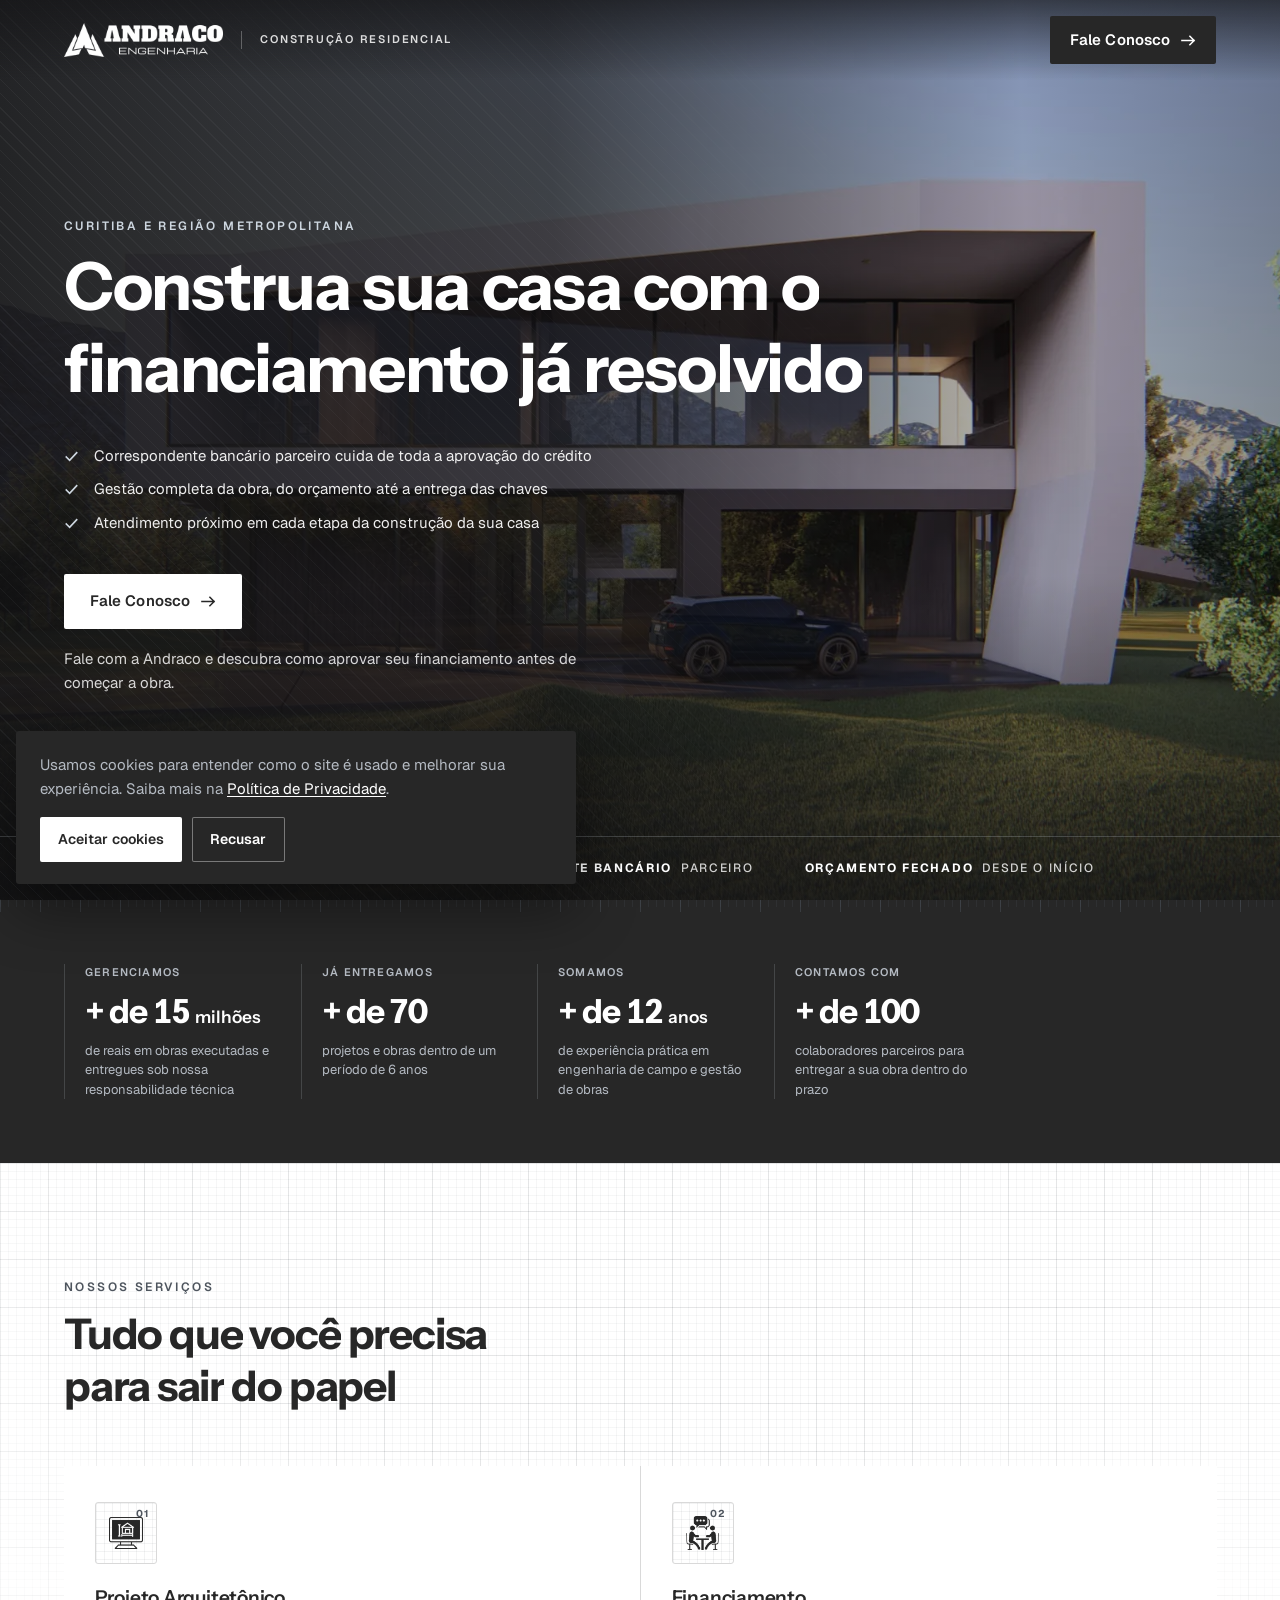
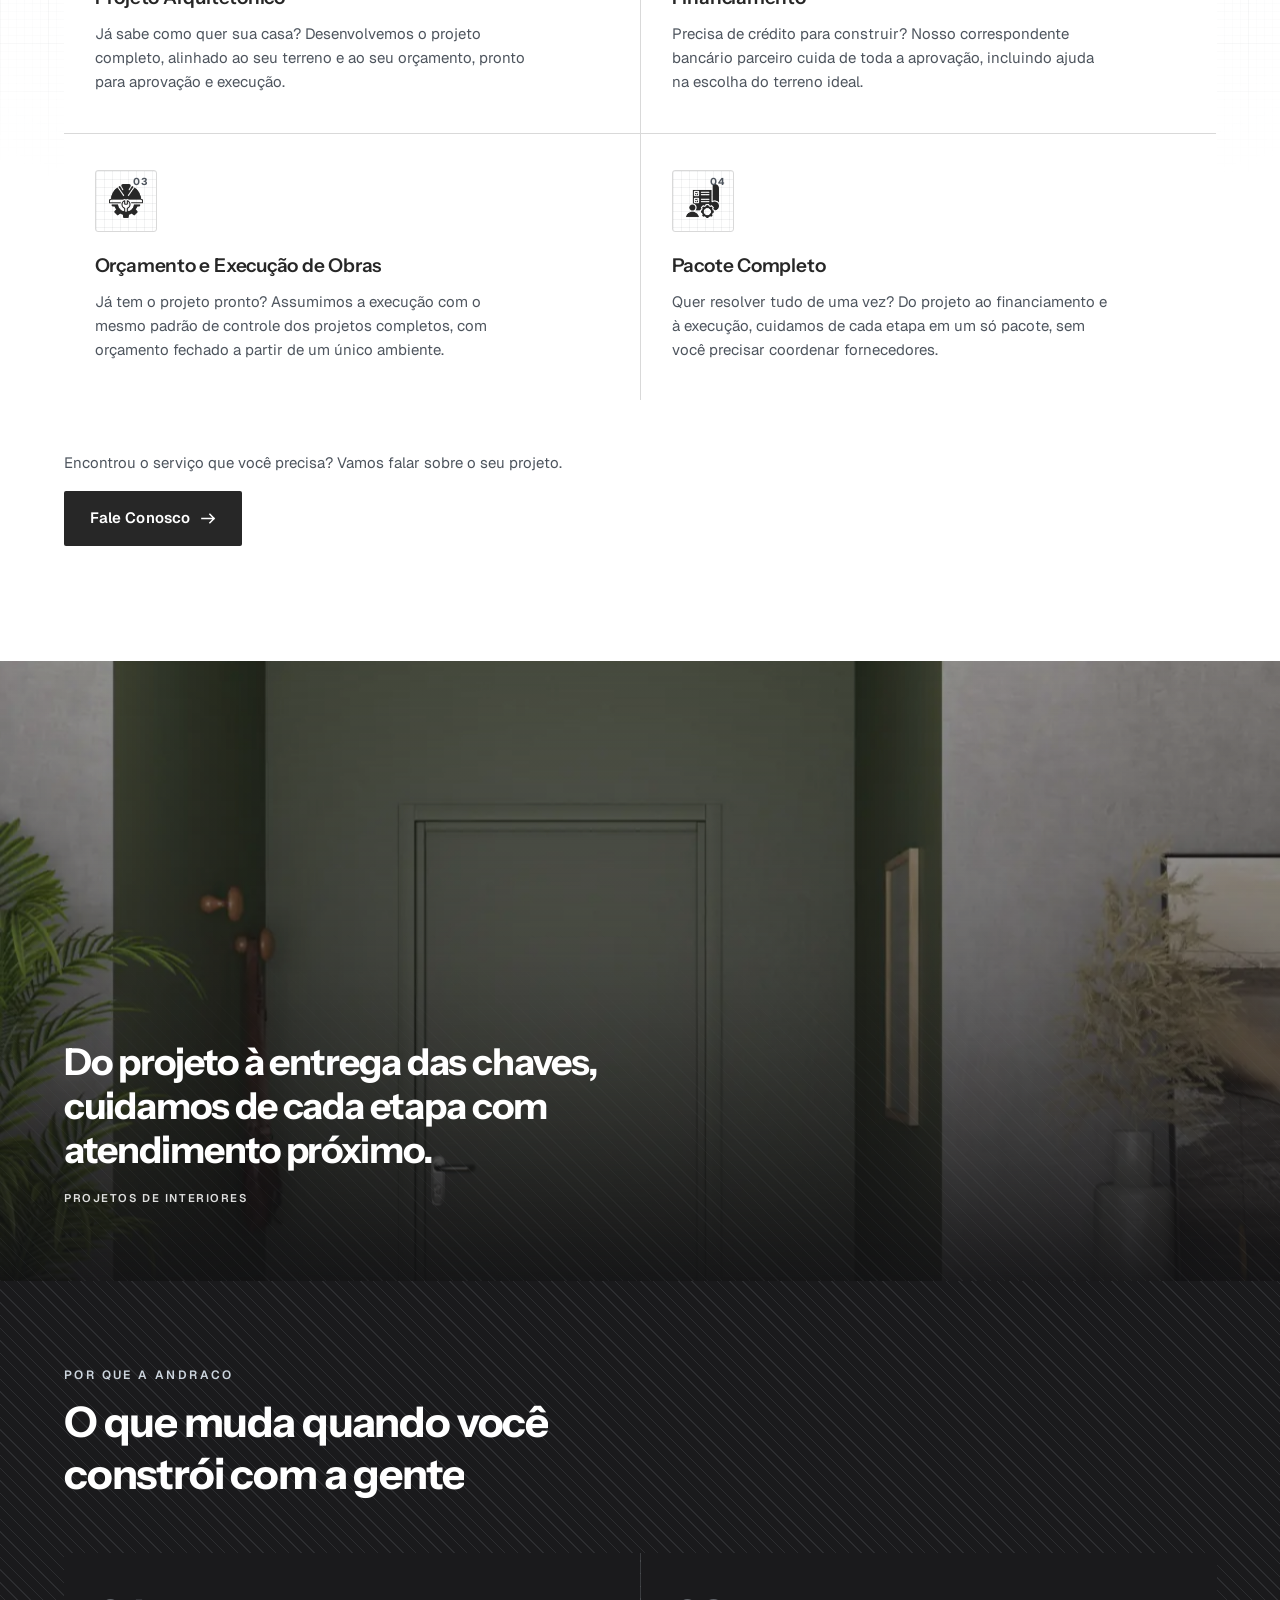
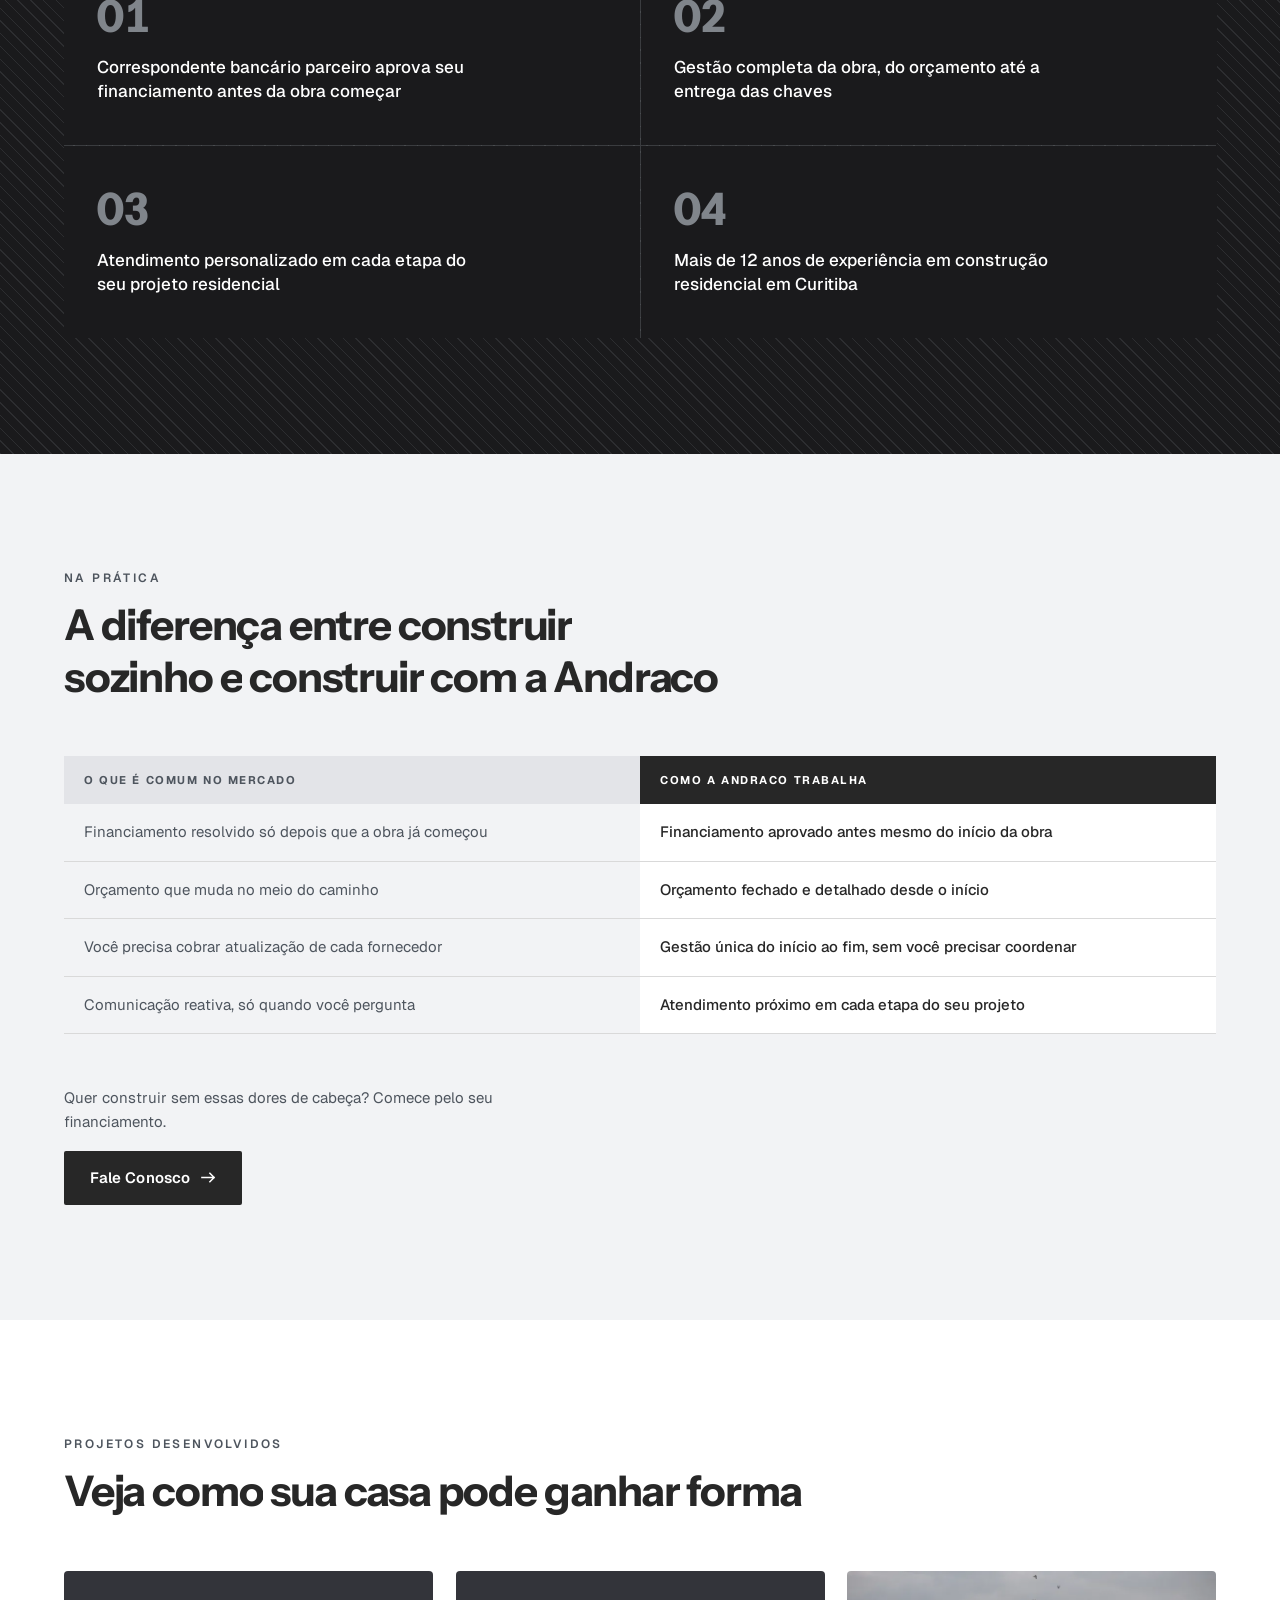
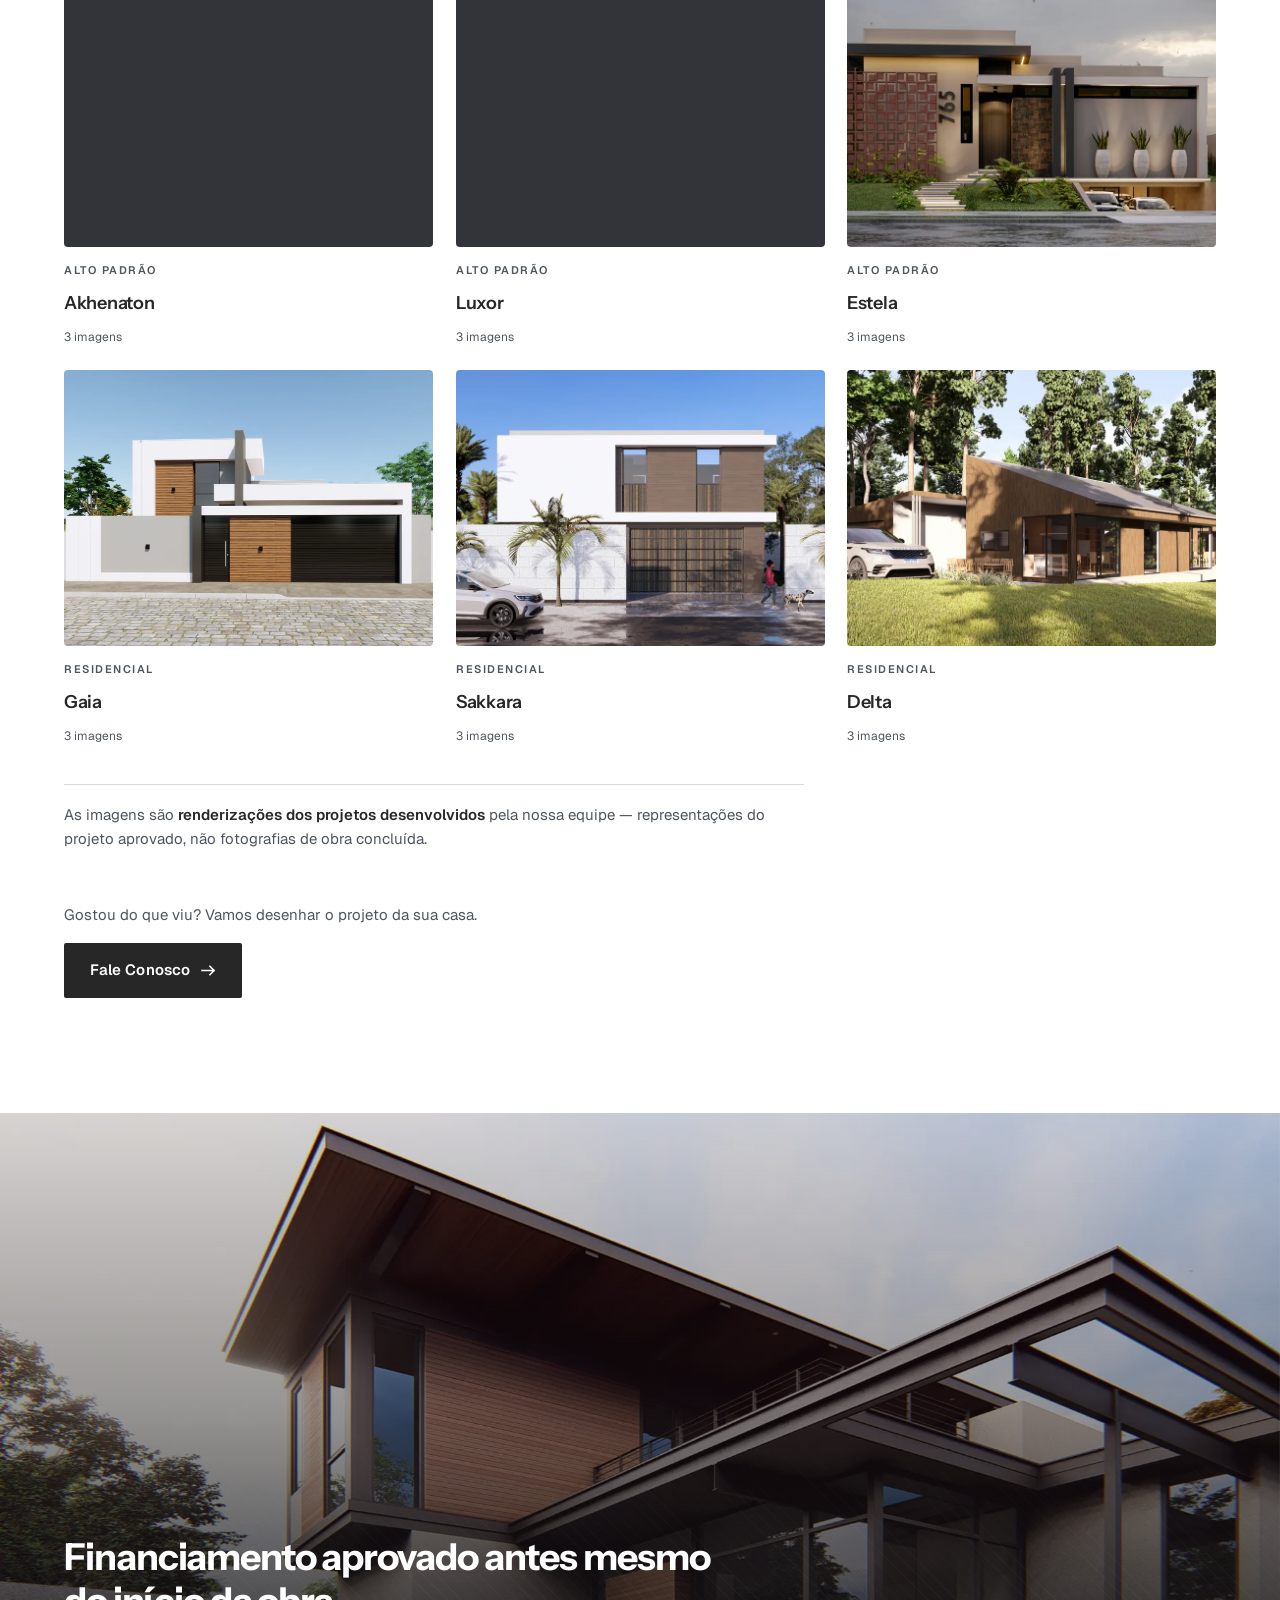
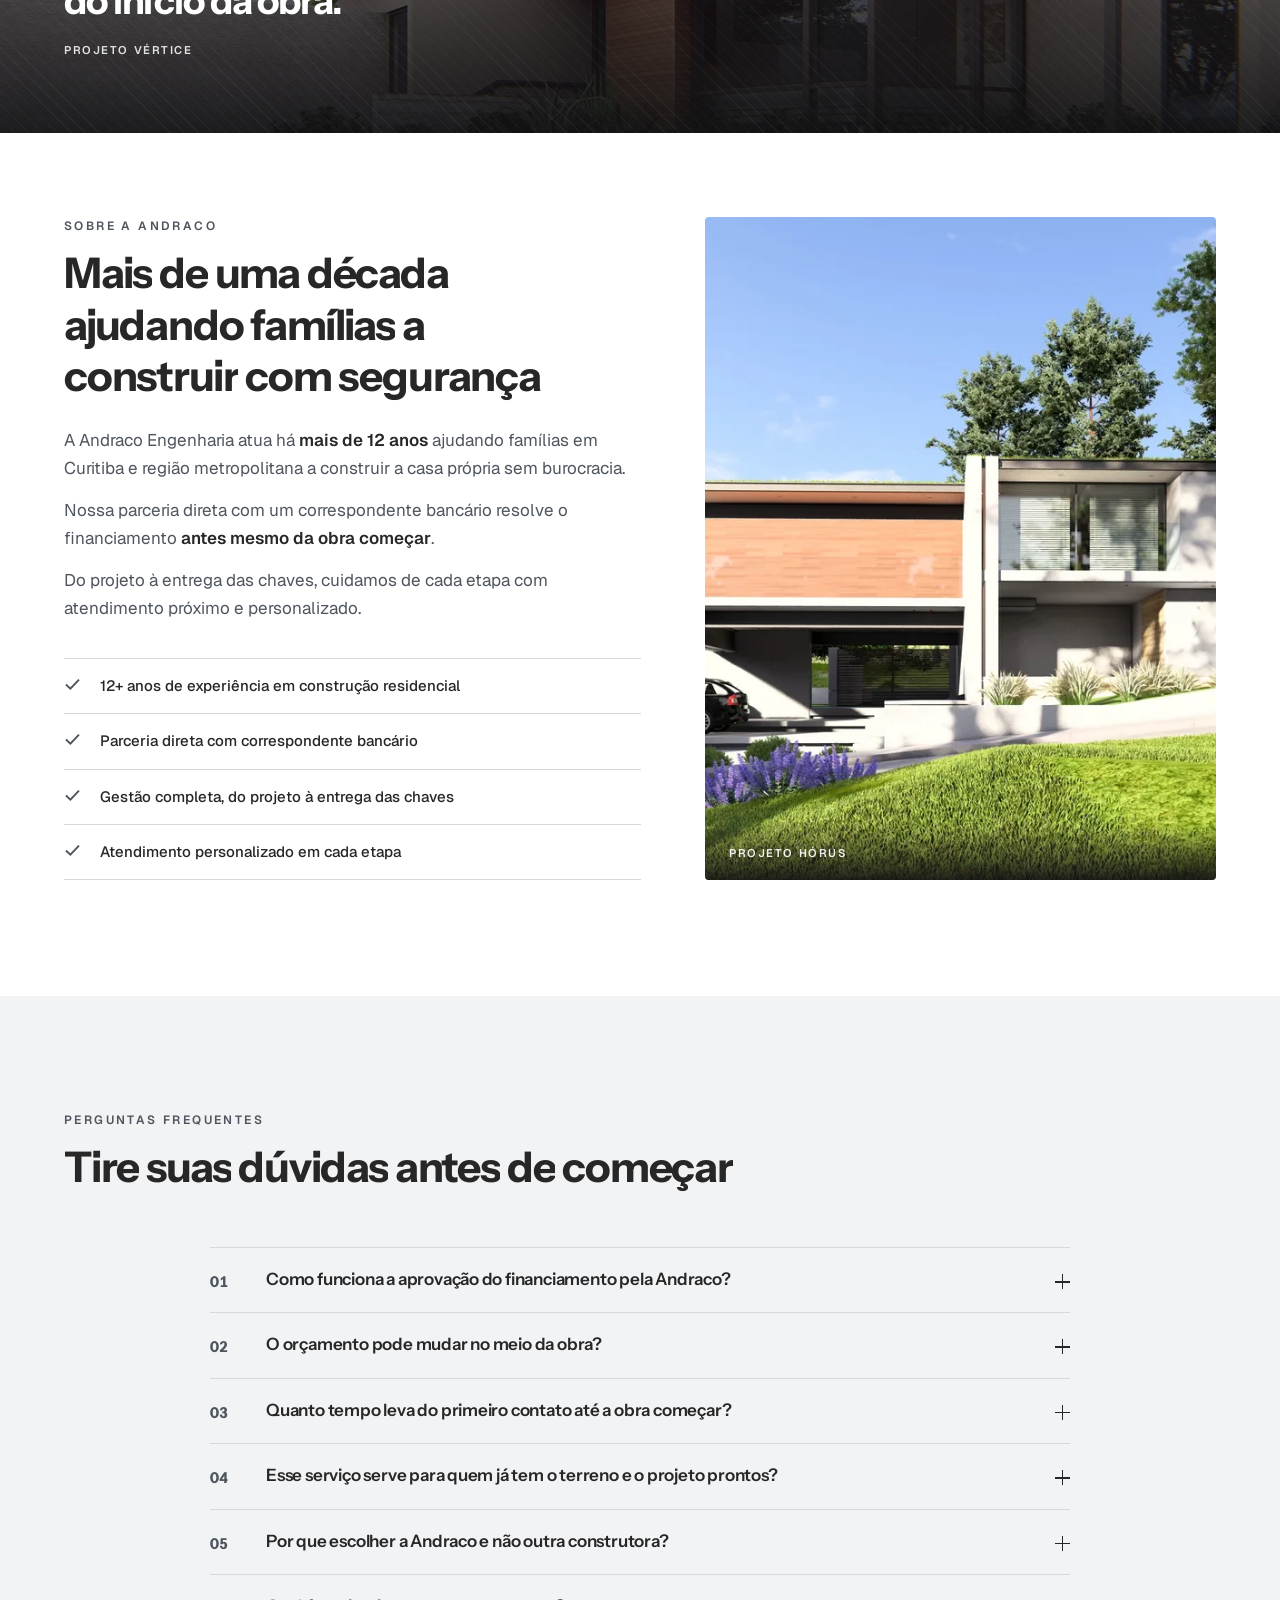
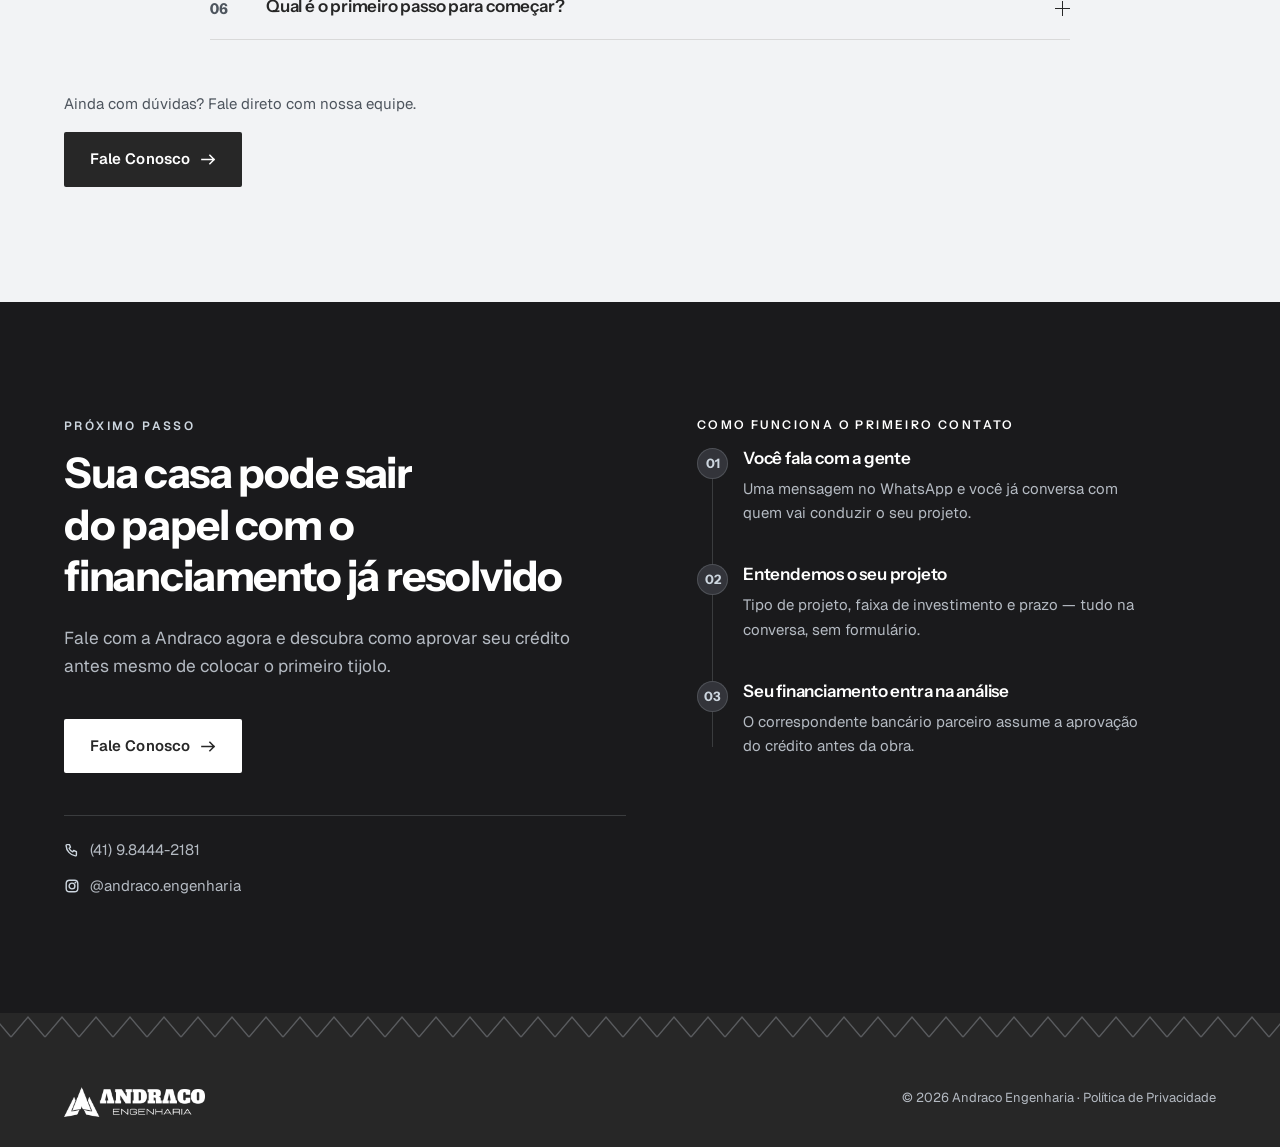
==== deploy-vercel-lp/index.html @ 08ca1fe8 "lp" ====
<!DOCTYPE html>
<html lang="pt-BR">
<head>
<meta charset="UTF-8">
<meta name="viewport" content="width=device-width, initial-scale=1">
<title>Construa sua casa com o financiamento já resolvido | Andraco Engenharia</title>
<meta name="description" content="Correspondente bancário parceiro cuida de toda a aprovação do crédito. Gestão completa da obra, do orçamento à entrega das chaves. Mais de 12 anos em construção residencial em Curitiba.">
<!-- Página de teste A/B contra a home, servida a tráfego pago.
     noindex evita competir/canibalizar a home no orgânico. Ver report. -->
<meta name="robots" content="noindex, follow">
<meta name="theme-color" content="#1A1A1C">
<link rel="icon" href="assets/logos/favicon-32.png" sizes="32x32">
<link rel="apple-touch-icon" href="assets/logos/favicon-180.png">

<meta property="og:type" content="website">
<meta property="og:title" content="Construa sua casa com o financiamento já resolvido">
<meta property="og:description" content="Correspondente bancário parceiro cuida de toda a aprovação do crédito. Gestão completa da obra, do orçamento à entrega das chaves.">
<meta property="og:image" content="https://andracoengenharia.com.br/assets/img/hero-lp.webp">
<meta property="og:locale" content="pt_BR">

<link rel="preconnect" href="https://fonts.googleapis.com">
<link rel="preconnect" href="https://fonts.gstatic.com" crossorigin>
<link href="https://fonts.googleapis.com/css2?family=Geist:wght@400;500;600&family=Instrument+Sans:wght@600;700&display=swap" rel="stylesheet">
<link rel="preload" as="image" href="assets/img/hero-lp.webp" fetchpriority="high">
<link rel="stylesheet" href="css/styles.css">

<!-- Consent Mode v2 — tudo negado até o visitante escolher no banner (LGPD).
     Precisa rodar ANTES do GTM, senão as tags disparam antes do consentimento. -->
<script>
  window.dataLayer = window.dataLayer || [];
  function gtag(){ dataLayer.push(arguments); }
  gtag('consent','default',{
    ad_storage:'denied', ad_user_data:'denied', ad_personalization:'denied',
    analytics_storage:'denied',
    functionality_storage:'granted', security_storage:'granted',
    wait_for_update: 500
  });
  try {
    if (localStorage.getItem('andraco_consent_v1') === 'granted') {
      gtag('consent','update',{
        ad_storage:'granted', ad_user_data:'granted',
        ad_personalization:'granted', analytics_storage:'granted'
      });
    }
  } catch (e) { /* modo privado: segue negado */ }
</script>
<!-- Google Tag Manager -->
<script>(function(w,d,s,l,i){w[l]=w[l]||[];w[l].push({'gtm.start':new Date().getTime(),event:'gtm.js'});
var f=d.getElementsByTagName(s)[0],j=d.createElement(s),dl=l!='dataLayer'?'&l='+l:'';j.async=true;
j.src='https://www.googletagmanager.com/gtm.js?id='+i+dl;f.parentNode.insertBefore(j,f);})
(window,document,'script','dataLayer','GTM-P6RVST79');</script>
</head>
<body>
<noscript><iframe src="https://www.googletagmanager.com/ns.html?id=GTM-P6RVST79"
  height="0" width="0" style="display:none;visibility:hidden" title="Google Tag Manager"></iframe></noscript>
<script>
  document.documentElement.setAttribute('data-motion','on');
  setTimeout(function(){ if(!window.__motionReady) document.documentElement.removeAttribute('data-motion'); },2500);
</script>

<svg width="0" height="0" aria-hidden="true" style="position:absolute" focusable="false">
  <symbol id="i-arrow" viewBox="0 0 16 16"><path d="M1 8h13M9.5 3.5 14 8l-4.5 4.5" fill="none" stroke="currentColor" stroke-width="1.6" stroke-linecap="square"/></symbol>
  <symbol id="i-check" viewBox="0 0 16 16"><path d="M2.5 8.6 6 12l7.5-8" fill="none" stroke="currentColor" stroke-width="1.8" stroke-linecap="square"/></symbol>
  <symbol id="i-zoom" viewBox="0 0 16 16"><circle cx="7" cy="7" r="4.6" fill="none" stroke="currentColor" stroke-width="1.4"/><path d="M10.6 10.6 14.4 14.4M5 7h4M7 5v4" stroke="currentColor" stroke-width="1.4" stroke-linecap="square"/></symbol>
  <symbol id="i-phone" viewBox="0 0 16 16"><path d="M3 2.6h2.4l1.1 2.7-1.4 1a7.4 7.4 0 0 0 3.6 3.6l1-1.4 2.7 1.1V13a.9.9 0 0 1-1 .9A11 11 0 0 1 2.1 3.6a.9.9 0 0 1 .9-1z" fill="none" stroke="currentColor" stroke-width="1.4" stroke-linejoin="round"/></symbol>
  <symbol id="i-insta" viewBox="0 0 16 16"><rect x="2.2" y="2.2" width="11.6" height="11.6" rx="3.4" fill="none" stroke="currentColor" stroke-width="1.4"/><circle cx="8" cy="8" r="2.9" fill="none" stroke="currentColor" stroke-width="1.4"/><circle cx="11.4" cy="4.6" r=".95" fill="currentColor"/></symbol>
  <symbol id="i-close" viewBox="0 0 16 16"><path d="m3.5 3.5 9 9m0-9-9 9" stroke="currentColor" stroke-width="1.5" stroke-linecap="square"/></symbol>
  <symbol id="i-prev" viewBox="0 0 16 16"><path d="M10 2.5 4.5 8l5.5 5.5" fill="none" stroke="currentColor" stroke-width="1.5" stroke-linecap="square"/></symbol>
  <symbol id="i-next" viewBox="0 0 16 16"><path d="M6 2.5 11.5 8 6 13.5" fill="none" stroke="currentColor" stroke-width="1.5" stroke-linecap="square"/></symbol>
</svg>

<a class="skip" href="#conteudo">Pular para o conteúdo principal</a>

<!-- ============================== HEADER (enxuto — é LP) ============================== -->
<header class="hdr hdr--lp">
  <div class="container">
    <a class="hdr-logo" href="#top" aria-label="Andraco Engenharia">
      <img src="assets/logos/logo-white.png" alt="Andraco Engenharia" width="900" height="192">
    </a>
    <span class="lp-badge">Construção residencial</span>
    <a class="btn" data-wa-btn="hero">Fale Conosco <svg width="15" height="15" aria-hidden="true"><use href="#i-arrow"/></svg></a>
  </div>
</header>

<!-- ============================== HERO ============================== -->
<section class="hero" id="top">
  <div class="hero-media">
    <img src="assets/img/hero-lp.webp" alt="Projeto Luxor: volume branco escultórico com fechamento em vidro, desenvolvido pela Andraco Engenharia" width="2000" height="1125" fetchpriority="high">
  </div>
  <div class="hero-veil" aria-hidden="true"></div>
  <div class="hero-tex" aria-hidden="true"></div>

  <div class="hero-body">
    <div class="container">
      <div class="hero-inner" data-reveal>
        <span class="eyebrow">Curitiba e região metropolitana</span>
        <h1 data-hero-h>Construa sua casa com o financiamento já resolvido</h1>
        <ul class="hero-bullets">
          <li><svg width="15" height="15" aria-hidden="true"><use href="#i-check"/></svg><span>Correspondente bancário parceiro cuida de toda a aprovação do crédito</span></li>
          <li><svg width="15" height="15" aria-hidden="true"><use href="#i-check"/></svg><span>Gestão completa da obra, do orçamento até a entrega das chaves</span></li>
          <li><svg width="15" height="15" aria-hidden="true"><use href="#i-check"/></svg><span>Atendimento próximo em cada etapa da construção da sua casa</span></li>
        </ul>
        <div class="hero-actions">
          <a class="btn" data-wa-btn="hero">Fale Conosco <svg width="15" height="15" aria-hidden="true"><use href="#i-arrow"/></svg></a>
        </div>
        <p class="cta-note" style="margin:18px 0 0;color:rgba(255,255,255,.82)">Fale com a Andraco e descubra como aprovar seu financiamento antes de começar a obra.</p>
      </div>
    </div>
  </div>

  <div class="hero-rail">
    <div class="container">
      <ul>
        <li><b>+ de 12 anos</b> em construção residencial</li>
        <li><b>Correspondente bancário</b> parceiro</li>
        <li><b>Orçamento fechado</b> desde o início</li>
      </ul>
    </div>
  </div>
</section>

<main id="conteudo">

<!-- ============================== NÚMEROS DE AUTORIDADE ============================== -->
<section class="band" aria-label="Andraco em números">
  <div class="pat-rule" aria-hidden="true"></div>
  <div class="container">
    <ul>
      <li data-reveal>
        <span class="pre">Gerenciamos</span>
        <span class="n">+ de 15 <em>milhões</em></span>
        <span class="l">de reais em obras executadas e entregues sob nossa responsabilidade técnica</span>
      </li>
      <li data-reveal>
        <span class="pre">Já entregamos</span>
        <span class="n">+ de 70</span>
        <span class="l">projetos e obras dentro de um período de 6 anos</span>
      </li>
      <li data-reveal>
        <span class="pre">Somamos</span>
        <span class="n">+ de 12 <em>anos</em></span>
        <span class="l">de experiência prática em engenharia de campo e gestão de obras</span>
      </li>
      <li data-reveal>
        <span class="pre">Contamos com</span>
        <span class="n">+ de 100</span>
        <span class="l">colaboradores parceiros para entregar a sua obra dentro do prazo</span>
      </li>
    </ul>
  </div>
</section>

<!-- ============================== ATUAÇÃO (4 · ícones oficiais) ============================== -->
<section class="sec pat-grid" id="servicos">
  <div class="container">
    <div class="sec-head" data-reveal>
      <span class="eyebrow">Nossos serviços</span>
      <h2>Tudo que você precisa para sair do papel</h2>
    </div>

    <div class="svc svc--quad">
      <article class="svc-item" data-reveal>
        <span class="svc-badge"><span class="svc-n">01</span><img src="assets/icons/arquitetonico.png" alt="" width="34" height="34" loading="lazy" aria-hidden="true"></span>
        <h3>Projeto Arquitetônico</h3>
        <p>Já sabe como quer sua casa? Desenvolvemos o projeto completo, alinhado ao seu terreno e ao seu orçamento, pronto para aprovação e execução.</p>
      </article>
      <article class="svc-item" data-reveal>
        <span class="svc-badge"><span class="svc-n">02</span><img src="assets/icons/consultoria.png" alt="" width="34" height="34" loading="lazy" aria-hidden="true"></span>
        <h3>Financiamento</h3>
        <p>Precisa de crédito para construir? Nosso correspondente bancário parceiro cuida de toda a aprovação, incluindo ajuda na escolha do terreno ideal.</p>
      </article>
      <article class="svc-item" data-reveal>
        <span class="svc-badge"><span class="svc-n">03</span><img src="assets/icons/execucao.png" alt="" width="34" height="34" loading="lazy" aria-hidden="true"></span>
        <h3>Orçamento e Execução de Obras</h3>
        <p>Já tem o projeto pronto? Assumimos a execução com o mesmo padrão de controle dos projetos completos, com orçamento fechado a partir de um único ambiente.</p>
      </article>
      <article class="svc-item" data-reveal>
        <span class="svc-badge"><span class="svc-n">04</span><img src="assets/icons/executivo.png" alt="" width="34" height="34" loading="lazy" aria-hidden="true"></span>
        <h3>Pacote Completo</h3>
        <p>Quer resolver tudo de uma vez? Do projeto ao financiamento e à execução, cuidamos de cada etapa em um só pacote, sem você precisar coordenar fornecedores.</p>
      </article>
    </div>

    <div class="cta-row" data-reveal>
      <p class="cta-note">Encontrou o serviço que você precisa? Vamos falar sobre o seu projeto.</p>
      <a class="btn" data-wa-btn="servicos">Fale Conosco <svg width="15" height="15" aria-hidden="true"><use href="#i-arrow"/></svg></a>
    </div>
  </div>
</section>

<!-- ============================== FAIXA 1 ============================== -->
<section class="strip" aria-label="Interiores de projeto desenvolvido">
  <div class="strip-media"><img src="assets/img/faixa-gourmet.webp" alt="Corredor interno com marcenaria sob medida e iluminação embutida" width="1900" height="1069" loading="lazy" decoding="async"></div>
  <div class="strip-body">
    <div class="container">
      <p class="q" data-reveal>Do projeto à entrega das chaves, cuidamos de cada etapa com atendimento próximo.</p>
      <p class="src" data-reveal="soft">Projetos de interiores</p>
    </div>
  </div>
</section>

<!-- ============================== DIFERENCIAIS ============================== -->
<section class="sec sec--after-strip bg-dark pat-hatch" id="diferenciais">
  <div class="container">
    <div class="sec-head" data-reveal>
      <span class="eyebrow">Por que a Andraco</span>
      <h2>O que muda quando você constrói com a gente</h2>
    </div>
    <ul class="bignum">
      <li data-reveal><span class="n">01</span><p>Correspondente bancário parceiro aprova seu financiamento antes da obra começar</p></li>
      <li data-reveal><span class="n">02</span><p>Gestão completa da obra, do orçamento até a entrega das chaves</p></li>
      <li data-reveal><span class="n">03</span><p>Atendimento personalizado em cada etapa do seu projeto residencial</p></li>
      <li data-reveal><span class="n">04</span><p>Mais de 12 anos de experiência em construção residencial em Curitiba</p></li>
    </ul>
  </div>
</section>

<!-- ============================== COMPARATIVO ============================== -->
<section class="sec bg-paper" id="comparativo">
  <div class="container">
    <div class="sec-head" data-reveal>
      <span class="eyebrow">Na prática</span>
      <h2>A diferença entre construir sozinho e construir com a Andraco</h2>
    </div>

    <div data-reveal>
      <table class="cmp">
        <caption>Comparação entre a prática comum do mercado e o método da Andraco</caption>
        <thead>
          <tr><th scope="col">O que é comum no mercado</th><th scope="col">Como a Andraco trabalha</th></tr>
        </thead>
        <tbody>
          <tr><td>Financiamento resolvido só depois que a obra já começou</td><td>Financiamento aprovado antes mesmo do início da obra</td></tr>
          <tr><td>Orçamento que muda no meio do caminho</td><td>Orçamento fechado e detalhado desde o início</td></tr>
          <tr><td>Você precisa cobrar atualização de cada fornecedor</td><td>Gestão única do início ao fim, sem você precisar coordenar</td></tr>
          <tr><td>Comunicação reativa, só quando você pergunta</td><td>Atendimento próximo em cada etapa do seu projeto</td></tr>
        </tbody>
      </table>

      <!-- mesma informação em cartões empilhados para telas estreitas (<=900px) -->
      <ul class="cmp-cards">
        <li>
          <div class="row"><span class="lbl">Comum no mercado</span><span class="v">Financiamento resolvido só depois que a obra já começou</span></div>
          <div class="row"><span class="lbl">Com a Andraco</span><span class="v">Financiamento aprovado antes mesmo do início da obra</span></div>
        </li>
        <li>
          <div class="row"><span class="lbl">Comum no mercado</span><span class="v">Orçamento que muda no meio do caminho</span></div>
          <div class="row"><span class="lbl">Com a Andraco</span><span class="v">Orçamento fechado e detalhado desde o início</span></div>
        </li>
        <li>
          <div class="row"><span class="lbl">Comum no mercado</span><span class="v">Você precisa cobrar atualização de cada fornecedor</span></div>
          <div class="row"><span class="lbl">Com a Andraco</span><span class="v">Gestão única do início ao fim, sem você precisar coordenar</span></div>
        </li>
        <li>
          <div class="row"><span class="lbl">Comum no mercado</span><span class="v">Comunicação reativa, só quando você pergunta</span></div>
          <div class="row"><span class="lbl">Com a Andraco</span><span class="v">Atendimento próximo em cada etapa do seu projeto</span></div>
        </li>
      </ul>
    </div>

    <div class="cta-row" data-reveal>
      <p class="cta-note">Quer construir sem essas dores de cabeça? Comece pelo seu financiamento.</p>
      <a class="btn" data-wa-btn="comparativo">Fale Conosco <svg width="15" height="15" aria-hidden="true"><use href="#i-arrow"/></svg></a>
    </div>
  </div>
</section>

<!-- ============================== PROJETOS DESENVOLVIDOS ============================== -->
<section class="sec" id="projetos">
  <div class="container">
    <div class="sec-head" data-reveal>
      <span class="eyebrow">Projetos desenvolvidos</span>
      <h2>Veja como sua casa pode ganhar forma</h2>
    </div>

    <div class="pf">
      <button class="pf-card" type="button" data-reveal="fig" data-title="Projeto Akhenaton"
        data-gallery="assets/img/portfolio/akhenaton/01.webp|assets/img/portfolio/akhenaton/02.webp|assets/img/portfolio/akhenaton/03.webp">
        <span class="pf-thumb"><img src="assets/img/portfolio/akhenaton/cover.webp" alt="Projeto Akhenaton: residência horizontal em concreto, madeira e vidro" width="1000" height="563" loading="lazy" decoding="async"><span class="pf-zoom"><svg width="16" height="16" aria-hidden="true"><use href="#i-zoom"/></svg></span></span>
        <span class="pf-meta"><span class="pf-cat">Alto padrão</span><h3>Akhenaton</h3><span class="pf-count">3 imagens</span></span>
      </button>

      <button class="pf-card" type="button" data-reveal="fig" data-title="Projeto Luxor"
        data-gallery="assets/img/portfolio/luxor/01.webp|assets/img/portfolio/luxor/02.webp|assets/img/portfolio/luxor/03.webp">
        <span class="pf-thumb"><img src="assets/img/portfolio/luxor/cover.webp" alt="Projeto Luxor: volume branco escultórico suspenso com fechamento em vidro" width="1000" height="563" loading="lazy" decoding="async"><span class="pf-zoom"><svg width="16" height="16" aria-hidden="true"><use href="#i-zoom"/></svg></span></span>
        <span class="pf-meta"><span class="pf-cat">Alto padrão</span><h3>Luxor</h3><span class="pf-count">3 imagens</span></span>
      </button>

      <button class="pf-card" type="button" data-reveal="fig" data-title="Projeto Estela"
        data-gallery="assets/img/portfolio/estela/01.webp|assets/img/portfolio/estela/02.webp|assets/img/portfolio/estela/03.webp">
        <span class="pf-thumb"><img src="assets/img/portfolio/estela/cover.webp" alt="Projeto Estela: fachada com painel de cobogó em terracota e revestimento em pedra" width="1000" height="563" loading="lazy" decoding="async"><span class="pf-zoom"><svg width="16" height="16" aria-hidden="true"><use href="#i-zoom"/></svg></span></span>
        <span class="pf-meta"><span class="pf-cat">Alto padrão</span><h3>Estela</h3><span class="pf-count">3 imagens</span></span>
      </button>

      <button class="pf-card" type="button" data-reveal="fig" data-title="Projeto Gaia"
        data-gallery="assets/img/portfolio/gaia/01.webp|assets/img/portfolio/gaia/02.webp|assets/img/portfolio/gaia/03.webp">
        <span class="pf-thumb"><img src="assets/img/portfolio/gaia/cover.webp" alt="Projeto Gaia: volumes brancos com painel vertical em madeira e garagem coberta" width="1000" height="563" loading="lazy" decoding="async"><span class="pf-zoom"><svg width="16" height="16" aria-hidden="true"><use href="#i-zoom"/></svg></span></span>
        <span class="pf-meta"><span class="pf-cat">Residencial</span><h3>Gaia</h3><span class="pf-count">3 imagens</span></span>
      </button>

      <button class="pf-card" type="button" data-reveal="fig" data-title="Projeto Sakkara"
        data-gallery="assets/img/portfolio/sakkara/01.webp|assets/img/portfolio/sakkara/02.webp|assets/img/portfolio/sakkara/03.webp">
        <span class="pf-thumb"><img src="assets/img/portfolio/sakkara/cover.webp" alt="Projeto Sakkara: sobrado de fachada branca com painel em madeira e portão metálico" width="1000" height="563" loading="lazy" decoding="async"><span class="pf-zoom"><svg width="16" height="16" aria-hidden="true"><use href="#i-zoom"/></svg></span></span>
        <span class="pf-meta"><span class="pf-cat">Residencial</span><h3>Sakkara</h3><span class="pf-count">3 imagens</span></span>
      </button>

      <button class="pf-card" type="button" data-reveal="fig" data-title="Projeto Delta"
        data-gallery="assets/img/portfolio/delta/01.webp|assets/img/portfolio/delta/02.webp|assets/img/portfolio/delta/03.webp">
        <span class="pf-thumb"><img src="assets/img/portfolio/delta/cover.webp" alt="Projeto Delta: casa térrea com cobertura inclinada em terreno arborizado" width="1000" height="563" loading="lazy" decoding="async"><span class="pf-zoom"><svg width="16" height="16" aria-hidden="true"><use href="#i-zoom"/></svg></span></span>
        <span class="pf-meta"><span class="pf-cat">Residencial</span><h3>Delta</h3><span class="pf-count">3 imagens</span></span>
      </button>
    </div>

    <p class="pf-note" data-reveal="soft">As imagens são <strong>renderizações dos projetos desenvolvidos</strong> pela nossa equipe — representações do projeto aprovado, não fotografias de obra concluída.</p>

    <div class="cta-row" data-reveal>
      <p class="cta-note">Gostou do que viu? Vamos desenhar o projeto da sua casa.</p>
      <a class="btn" data-wa-btn="projetos">Fale Conosco <svg width="15" height="15" aria-hidden="true"><use href="#i-arrow"/></svg></a>
    </div>
  </div>
</section>

<!-- ============================== FAIXA 2 ============================== -->
<section class="strip" aria-label="Projeto Vértice">
  <div class="strip-media"><img src="assets/img/faixa-projeto.webp" alt="Projeto Vértice: residência em madeira e alvenaria implantada em terreno inclinado" width="1900" height="1069" loading="lazy" decoding="async"></div>
  <div class="strip-body">
    <div class="container">
      <p class="q" data-reveal>Financiamento aprovado antes mesmo do início da obra.</p>
      <p class="src" data-reveal="soft">Projeto Vértice</p>
    </div>
  </div>
</section>

<!-- ============================== SOBRE ============================== -->
<section class="sec sec--after-strip" id="sobre">
  <div class="container">
    <div class="split split--flip">
      <figure class="split-fig" data-reveal="fig">
        <img src="assets/img/split-financiamento.webp" alt="Projeto Hórus: residência de dois pavimentos com estrutura aparente e jardim frontal" width="1300" height="731" loading="lazy" decoding="async">
        <figcaption>Projeto Hórus</figcaption>
      </figure>
      <div class="split-body" data-rv="right" data-reveal>
        <span class="eyebrow">Sobre a Andraco</span>
        <h2>Mais de uma década ajudando famílias a construir com segurança</h2>
        <div class="prose">
          <p>A Andraco Engenharia atua há <strong>mais de 12 anos</strong> ajudando famílias em Curitiba e região metropolitana a construir a casa própria sem burocracia.</p>
          <p>Nossa parceria direta com um correspondente bancário resolve o financiamento <strong>antes mesmo da obra começar</strong>.</p>
          <p>Do projeto à entrega das chaves, cuidamos de cada etapa com atendimento próximo e personalizado.</p>
        </div>
        <ul class="checklist">
          <li><svg width="17" height="17" aria-hidden="true"><use href="#i-check"/></svg><span>12+ anos de experiência em construção residencial</span></li>
          <li><svg width="17" height="17" aria-hidden="true"><use href="#i-check"/></svg><span>Parceria direta com correspondente bancário</span></li>
          <li><svg width="17" height="17" aria-hidden="true"><use href="#i-check"/></svg><span>Gestão completa, do projeto à entrega das chaves</span></li>
          <li><svg width="17" height="17" aria-hidden="true"><use href="#i-check"/></svg><span>Atendimento personalizado em cada etapa</span></li>
        </ul>
      </div>
    </div>
  </div>
</section>

<!-- ============================== FAQ ============================== -->
<section class="sec bg-paper" id="faq">
  <div class="container">
    <div class="sec-head" data-reveal>
      <span class="eyebrow">Perguntas frequentes</span>
      <h2>Tire suas dúvidas antes de começar</h2>
    </div>
    <div class="faq" data-reveal>
      <details>
        <summary><span class="q-n">01</span><span class="q-t">Como funciona a aprovação do financiamento pela Andraco?</span><span class="q-i" aria-hidden="true"></span></summary>
        <p class="faq-a">Nosso correspondente bancário parceiro analisa seu perfil e cuida de toda a burocracia do crédito, incluindo apoio na escolha do terreno. Você só assina depois que tudo já está resolvido.</p>
      </details>
      <details>
        <summary><span class="q-n">02</span><span class="q-t">O orçamento pode mudar no meio da obra?</span><span class="q-i" aria-hidden="true"></span></summary>
        <p class="faq-a">Trabalhamos com orçamento fechado e detalhado desde o início. No primeiro contato, levantamos todas as informações para apresentar um valor claro antes de você decidir.</p>
      </details>
      <details>
        <summary><span class="q-n">03</span><span class="q-t">Quanto tempo leva do primeiro contato até a obra começar?</span><span class="q-i" aria-hidden="true"></span></summary>
        <p class="faq-a">Depende do seu projeto e da etapa em que você está hoje. Assim que falamos com você, já organizamos um cronograma com prazos definidos para cada etapa.</p>
      </details>
      <details>
        <summary><span class="q-n">04</span><span class="q-t">Esse serviço serve para quem já tem o terreno e o projeto prontos?</span><span class="q-i" aria-hidden="true"></span></summary>
        <p class="faq-a">Sim. Se você já tem projeto e terreno, assumimos a execução com o mesmo padrão de controle dos pacotes completos. Se ainda não tem nada disso, também cuidamos de tudo desde o início.</p>
      </details>
      <details>
        <summary><span class="q-n">05</span><span class="q-t">Por que escolher a Andraco e não outra construtora?</span><span class="q-i" aria-hidden="true"></span></summary>
        <p class="faq-a">Poucas construtoras têm parceria direta com correspondente bancário para resolver seu financiamento antes da obra. Somamos isso a mais de 12 anos de gestão completa e atendimento próximo.</p>
      </details>
      <details>
        <summary><span class="q-n">06</span><span class="q-t">Qual é o primeiro passo para começar?</span><span class="q-i" aria-hidden="true"></span></summary>
        <p class="faq-a">É só falar com a gente pelo botão desta página. Em pouco tempo, alguém da nossa equipe entra em contato para entender seu projeto e já apresentar os próximos passos.</p>
      </details>
    </div>
    <div class="cta-row" data-reveal>
      <p class="cta-note">Ainda com dúvidas? Fale direto com nossa equipe.</p>
      <a class="btn" data-wa-btn="faq">Fale Conosco <svg width="15" height="15" aria-hidden="true"><use href="#i-arrow"/></svg></a>
    </div>
  </div>
</section>

<!-- ============================== CTA FINAL ============================== -->
<section class="sec bg-dark" id="contato">
  <div class="container">
    <div class="close">
      <div class="close-lead" data-reveal>
        <span class="eyebrow">Próximo passo</span>
        <h2>Sua casa pode sair do papel com o financiamento já resolvido</h2>
        <p class="lede">Fale com a Andraco agora e descubra como aprovar seu crédito antes mesmo de colocar o primeiro tijolo.</p>
        <a class="btn" data-wa-btn="contato">Fale Conosco <svg width="15" height="15" aria-hidden="true"><use href="#i-arrow"/></svg></a>
        <div class="contacts">
          <a href="tel:+5541984442181"><svg width="16" height="16" aria-hidden="true"><use href="#i-phone"/></svg>(41) 9.8444-2181</a>
          <a href="https://www.instagram.com/andraco.engenharia/" target="_blank" rel="noopener"><svg width="16" height="16" aria-hidden="true"><use href="#i-insta"/></svg>@andraco.engenharia</a>
        </div>
      </div>

      <div data-reveal="soft">
        <h3 class="close-aside__lbl">Como funciona o primeiro contato</h3>
        <ol class="flow">
          <li>
            <span class="dot">01</span>
            <h3>Você fala com a gente</h3>
            <p>Uma mensagem no WhatsApp e você já conversa com quem vai conduzir o seu projeto.</p>
          </li>
          <li>
            <span class="dot">02</span>
            <h3>Entendemos o seu projeto</h3>
            <p>Tipo de projeto, faixa de investimento e prazo — tudo na conversa, sem formulário.</p>
          </li>
          <li>
            <span class="dot">03</span>
            <h3>Seu financiamento entra na análise</h3>
            <p>O correspondente bancário parceiro assume a aprovação do crédito antes da obra.</p>
          </li>
        </ol>
      </div>
    </div>
  </div>
</section>

</main>

<!-- ============================== FOOTER (curto — é LP) ============================== -->
<footer class="ftr">
  <div class="pat-apex on-dark" aria-hidden="true"></div>
  <div class="container">
    <div class="ftr-bot" style="margin-top:0;padding-top:0;border:0">
      <span><img src="assets/logos/logo-white.png" alt="Andraco Engenharia" width="900" height="192" style="height:30px;width:auto" loading="lazy"></span>
      <span>© <span data-year>2026</span> Andraco Engenharia · <a href="privacidade.html">Política de Privacidade</a></span>
    </div>
  </div>
</footer>

<!-- ============================== LIGHTBOX ============================== -->
<div class="lb" role="dialog" aria-modal="true" aria-label="Galeria do projeto" aria-hidden="true">
  <div class="lb-bar">
    <span class="lb-title">Projeto</span>
    <span class="lb-idx">1 / 1</span>
    <button class="lb-btn lb-close" type="button" aria-label="Fechar galeria"><svg width="16" height="16" aria-hidden="true"><use href="#i-close"/></svg></button>
  </div>
  <div class="lb-stage">
    <button class="lb-btn lb-nav lb-prev" type="button" aria-label="Imagem anterior"><svg width="16" height="16" aria-hidden="true"><use href="#i-prev"/></svg></button>
    <img alt="" hidden>
    <button class="lb-btn lb-nav lb-next" type="button" aria-label="Próxima imagem"><svg width="16" height="16" aria-hidden="true"><use href="#i-next"/></svg></button>
  </div>
  <div class="lb-foot"></div>
</div>

<!-- ============================== COOKIES (LGPD) ============================== -->
<aside class="ck" role="region" aria-label="Aviso de cookies">
  <p>Usamos cookies para entender como o site é usado e melhorar sua experiência. Saiba mais na <a href="privacidade.html">Política de Privacidade</a>.</p>
  <div class="ck-row">
    <button class="btn" type="button" data-consent="granted">Aceitar cookies</button>
    <button class="btn btn--ghost" type="button" data-consent="denied">Recusar</button>
  </div>
</aside>

<!-- Merlin — popup de qualificação que encaminha o lead para o WhatsApp. -->
<script src="https://scripts.gomerlin.com.br/merlin.js"></script>
<script>
  window.ANDRACO_MERLIN_POPUP = "https://tools.gomerlin.com.br/popup/b7c9b5c8-49f5-4ab4-9217-a836686fb99b";
  if (window.Merlin && window.Merlin.Popup) {
    window.Merlin.Popup.initFromSource(window.ANDRACO_MERLIN_POPUP);
  }
</script>
<script src="js/motion.js" defer></script>
<script src="js/app.js" defer></script>

<script type="application/ld+json">
{
  "@context":"https://schema.org",
  "@type":"FAQPage",
  "mainEntity":[
    {"@type":"Question","name":"Como funciona a aprovação do financiamento pela Andraco?","acceptedAnswer":{"@type":"Answer","text":"Nosso correspondente bancário parceiro analisa seu perfil e cuida de toda a burocracia do crédito, incluindo apoio na escolha do terreno. Você só assina depois que tudo já está resolvido."}},
    {"@type":"Question","name":"O orçamento pode mudar no meio da obra?","acceptedAnswer":{"@type":"Answer","text":"Trabalhamos com orçamento fechado e detalhado desde o início. No primeiro contato, levantamos todas as informações para apresentar um valor claro antes de você decidir."}},
    {"@type":"Question","name":"Quanto tempo leva do primeiro contato até a obra começar?","acceptedAnswer":{"@type":"Answer","text":"Depende do seu projeto e da etapa em que você está hoje. Assim que falamos com você, já organizamos um cronograma com prazos definidos para cada etapa."}},
    {"@type":"Question","name":"Esse serviço serve para quem já tem o terreno e o projeto prontos?","acceptedAnswer":{"@type":"Answer","text":"Sim. Se você já tem projeto e terreno, assumimos a execução com o mesmo padrão de controle dos pacotes completos. Se ainda não tem nada disso, também cuidamos de tudo desde o início."}},
    {"@type":"Question","name":"Por que escolher a Andraco e não outra construtora?","acceptedAnswer":{"@type":"Answer","text":"Poucas construtoras têm parceria direta com correspondente bancário para resolver seu financiamento antes da obra. Somamos isso a mais de 12 anos de gestão completa e atendimento próximo."}},
    {"@type":"Question","name":"Qual é o primeiro passo para começar?","acceptedAnswer":{"@type":"Answer","text":"É só falar com a gente pelo botão desta página. Em pouco tempo, alguém da nossa equipe entra em contato para entender seu projeto e já apresentar os próximos passos."}}
  ]
}
</script>
</body>
</html>
---- deploy-vercel-lp/css/styles.css ----
/* ==========================================================================
   Andraco Engenharia — design system
   Paleta, tipografia e ícones do BRANDBOOK OFICIAL (IDENTIDADE VISUAL.pdf).
   Marca monocromática: preto, branco e cinzas. NENHUM acento cromático.
   Ver design-system/README.md
   ========================================================================== */

/* ---------- 1. Tokens ---------- */
:root{
  /* cor — as 5 cores do brandbook + preto e branco */
  --ink:#272727;          /* cor da marca (logo) */
  --ink-deep:#1A1A1C;     /* seções escuras */
  --ink-soft:#33343A;     /* superfície escura elevada */
  --slate:#4E555E;        /* texto secundário — 7.5:1 no branco */
  --grey:#80858B;         /* rótulo/numeral grande — 3.7:1, NUNCA corpo */
  --mist:#CDD6DF;         /* acento sobre escuro, hairline */
  --silver:#D9D9D9;       /* hairline em claro */
  --paper:#F2F3F5;        /* fundo claro alternado */
  --paper-2:#E3E4E8;      /* superfície clara mais funda (cor do arquivo de logo) */
  --white:#fff;

  --text:var(--ink);
  --text-muted:var(--slate);
  --on-dark:#fff;
  --on-dark-muted:#B4BAC2;   /* 8.4:1 sobre --ink-deep */
  --rule:var(--silver);
  --rule-dark:rgba(205,214,223,.18);

  /* tipografia — Instrument Sans (títulos) + Geist (corpo).
     Duas grotescas contemporâneas: a Instrument Sans tem esqueleto mais fechado
     e termina reto, boa para título grande; a Geist foi desenhada para leitura
     em tela, com altura-x alta. O contraste entre elas é de ESQUELETO e PESO,
     não de estilo — por isso a hierarquia depende de usar os 3 pesos: */
  --ff-display:"Instrument Sans","Instrument Sans Fallback",Helvetica,Arial,sans-serif;
  --ff-body:"Geist","Geist Fallback",Helvetica,Arial,sans-serif;

  /* pesos — o salto é sempre de 100+ para a diferença parecer intencional */
  --fw-bold:700;      /* h1, h2, numerais de destaque */
  --fw-semi:600;      /* h3, eyebrow, botão, ênfase, rótulo */
  --fw-reg:400;       /* corpo, lede, descrição */
  --fw-med:500;       /* só chrome de interface (nav) */

  /* escala — maior que na versão slab: a grotesca ocupa menos largura */
  --fs-display:clamp(2.3rem,5.2vw,4.3rem);
  --fs-h2:clamp(1.75rem,3.3vw,2.75rem);
  --fs-h3:1.1875rem;
  --fs-lede:clamp(1.0625rem,1.35vw,1.225rem);
  --fs-body:1.0625rem;
  --fs-small:.9375rem;
  --fs-eyebrow:.75rem;

  /* geometria — raio variável por hierarquia, nunca o mesmo em tudo */
  --r-sm:2px;
  --r-md:3px;
  --r-fig:4px;

  --container:1200px;
  --gutter:24px;
  --header-h:76px;
  --sec-y:clamp(72px,9vw,124px);

  --e:cubic-bezier(.16,.84,.28,1);
  --e2:cubic-bezier(.4,0,.2,1);
}

/* ---------- 2. Reset / base ---------- */
*,*::before,*::after{box-sizing:border-box}
html{
  -webkit-text-size-adjust:100%;
  /* clip, não hidden: `overflow-x:hidden` computa overflow-y para auto,
     o body vira scrollport e QUALQUER position:sticky para de funcionar */
  overflow-x:clip;
  /* auto: as âncoras ficam com o motor de movimento (lerp) */
  scroll-behavior:auto;
  scroll-padding-top:calc(var(--header-h) + 14px);
}
body{
  margin:0;
  font-family:var(--ff-body);
  font-size:var(--fs-body);
  line-height:1.62;
  color:var(--text);
  background:var(--white);
  -webkit-font-smoothing:antialiased;
  overflow-x:clip;
}
img,svg,video{max-width:100%;height:auto;display:block}
a{color:inherit}
button{font:inherit;color:inherit}
h1,h2{
  font-family:var(--ff-display);
  font-weight:var(--fw-bold);
  margin:0;
  line-height:1.1;
  letter-spacing:-.028em;       /* grotesca em corpo grande precisa fechar */
  text-wrap:balance;
}
h3,h4{
  font-family:var(--ff-display);
  font-weight:var(--fw-semi);   /* semibold: um degrau abaixo do título */
  margin:0;
  line-height:1.3;
  letter-spacing:-.012em;
  text-wrap:balance;
}
p{margin:0}
ul,ol{margin:0;padding:0;list-style:none}
strong,b{font-weight:var(--fw-semi);color:var(--text)}
.bg-dark strong,.hero strong{color:var(--on-dark)}

:focus-visible{outline:3px solid var(--slate);outline-offset:3px;border-radius:1px}
.bg-dark :focus-visible,.hero :focus-visible,.strip :focus-visible{outline-color:#fff}

.skip{
  position:absolute;left:12px;top:-60px;z-index:200;
  background:var(--ink);color:#fff;padding:10px 16px;border-radius:var(--r-sm);
  font-size:var(--fs-small);font-weight:600;transition:top .2s var(--e2);
}
.skip:focus{top:12px}

.sr-only{
  position:absolute;width:1px;height:1px;padding:0;margin:-1px;
  overflow:hidden;clip:rect(0 0 0 0);white-space:nowrap;border:0;
}

/* ==========================================================================
   3. PATTERNS DA MARCA
   Quatro texturas tiradas do vocabulário de desenho técnico e da geometria do
   símbolo (o ápice triangular do "A"). São o substituto do acento cromático:
   numa marca monocromática a hierarquia vem de textura, inversão e escala.
   Todas em cinzas da paleta, sempre atrás do conteúdo, sempre discretas.
   ========================================================================== */

/* 3.1 — Grade de prancheta: malha fina de 8px + linha-mestra a cada 48px. */
.pat-grid{position:relative;isolation:isolate}
.pat-grid::after{
  content:"";position:absolute;inset:0;z-index:-1;pointer-events:none;
  background-image:
    linear-gradient(to right,rgba(78,85,94,.10) 1px,transparent 1px),
    linear-gradient(to bottom,rgba(78,85,94,.10) 1px,transparent 1px),
    linear-gradient(to right,rgba(78,85,94,.05) 1px,transparent 1px),
    linear-gradient(to bottom,rgba(78,85,94,.05) 1px,transparent 1px);
  background-size:48px 48px,48px 48px,8px 8px,8px 8px;
  /* a malha desaparece nas bordas: é textura, não gaiola */
  -webkit-mask-image:radial-gradient(125% 85% at 50% 0%,#000 32%,transparent 76%);
          mask-image:radial-gradient(125% 85% at 50% 0%,#000 32%,transparent 76%);
}
.bg-dark.pat-grid::after{
  background-image:
    linear-gradient(to right,rgba(205,214,223,.10) 1px,transparent 1px),
    linear-gradient(to bottom,rgba(205,214,223,.10) 1px,transparent 1px),
    linear-gradient(to right,rgba(205,214,223,.05) 1px,transparent 1px),
    linear-gradient(to bottom,rgba(205,214,223,.05) 1px,transparent 1px);
}

/* 3.2 — Hachura de corte a 45°, como em vista seccionada de projeto. */
.pat-hatch{position:relative;isolation:isolate}
.pat-hatch::after{
  content:"";position:absolute;inset:0;z-index:-1;pointer-events:none;
  background-image:repeating-linear-gradient(45deg,
    rgba(78,85,94,.09) 0 1px,transparent 1px 9px);
}
.bg-dark.pat-hatch::after{
  background-image:repeating-linear-gradient(45deg,
    rgba(205,214,223,.10) 0 1px,transparent 1px 9px);
}

/* 3.3 — Ápice: chevron derivado do símbolo do logo, em fita repetida. */
.pat-apex{
  height:26px;
  background-repeat:repeat-x;
  background-position:center;
  background-size:auto 26px;
  background-image:url("data:image/svg+xml;charset=utf-8,%3Csvg xmlns='http://www.w3.org/2000/svg' width='34' height='26' viewBox='0 0 34 26'%3E%3Cpath d='M0 24 L17 4 L34 24' fill='none' stroke='%234E555E' stroke-opacity='.34' stroke-width='1.4'/%3E%3C/svg%3E");
}
.bg-dark .pat-apex,.pat-apex.on-dark{
  background-image:url("data:image/svg+xml;charset=utf-8,%3Csvg xmlns='http://www.w3.org/2000/svg' width='34' height='26' viewBox='0 0 34 26'%3E%3Cpath d='M0 24 L17 4 L34 24' fill='none' stroke='%23CDD6DF' stroke-opacity='.30' stroke-width='1.4'/%3E%3C/svg%3E");
}

/* 3.4 — Régua de cotas: tique curto a cada 8px, longo a cada 40px. */
.pat-rule{
  height:14px;
  background-repeat:repeat-x;
  background-image:
    repeating-linear-gradient(90deg,rgba(78,85,94,.45) 0 1px,transparent 1px 40px),
    repeating-linear-gradient(90deg,rgba(78,85,94,.20) 0 1px,transparent 1px 8px);
  background-size:100% 14px,100% 7px;
}
.bg-dark .pat-rule,.pat-rule.on-dark{
  background-image:
    repeating-linear-gradient(90deg,rgba(205,214,223,.5) 0 1px,transparent 1px 40px),
    repeating-linear-gradient(90deg,rgba(205,214,223,.22) 0 1px,transparent 1px 8px);
}

/* ---------- 4. Layout ---------- */
/* width:100% é essencial: sem ele o .container encolhe dentro de um pai flex */
.container{width:100%;max-width:var(--container);margin:0 auto;padding:0 var(--gutter)}

.sec{padding-block:var(--sec-y)}
.sec--tight{padding-block:clamp(52px,6vw,84px)}
/* a faixa full-bleed já dá respiro: a seção seguinte não precisa do padding
   cheio no topo, senão abre um vão grande demais */
.sec--after-strip{padding-top:clamp(56px,6.6vw,92px)}
.bg-paper{background:var(--paper)}
.bg-dark{background:var(--ink-deep);color:var(--on-dark)}
.bg-dark p{color:var(--on-dark-muted)}
.bg-dark h2,.bg-dark h3,.bg-dark h4{color:var(--on-dark)}

/* ---------- 5. Eyebrow — SEM ::before (pedido explícito do cliente) ----------
   Numa marca monocromática o eyebrow não pode depender de cor: o registro vem
   de caixa alta + tracking largo + peso. Nenhuma barra, pill ou ícone. */
.eyebrow{
  display:block;
  font-family:var(--ff-body);
  font-size:var(--fs-eyebrow);
  font-weight:var(--fw-semi);
  letter-spacing:.2em;
  text-transform:uppercase;
  color:var(--slate);
  margin:0 0 14px;
}
.bg-dark .eyebrow,.hero .eyebrow,.strip .eyebrow{color:var(--mist)}

/* ---------- 6. Cabeçalho de seção ---------- */
.sec-head{margin-bottom:clamp(36px,4vw,56px)}
.sec-head h2{font-size:var(--fs-h2);max-width:26ch}
.sec-head .lede{margin-top:18px;max-width:66ch;font-size:var(--fs-lede);color:var(--text-muted)}
.bg-dark .sec-head .lede{color:var(--on-dark-muted)}
.sec-split{display:grid;grid-template-columns:minmax(0,.94fr) minmax(0,1.06fr);gap:clamp(32px,5vw,72px);align-items:start}
/* cabeçalho largo: o texto à esquerda e um dado curto à direita, alinhados pela
   base. Substitui o split de 2 colunas quando o conteúdo abaixo precisa da
   largura inteira (caso da jornada de 7 etapas). */
.sec-head--wide{
  display:grid;grid-template-columns:minmax(0,1fr) auto;
  gap:clamp(24px,4vw,64px);align-items:end;
}
.sec-head--wide .aside-stat{margin-top:0;border-top:0;padding-top:0;flex:none}
@media (max-width:900px){
  .sec-head--wide{grid-template-columns:1fr;gap:22px}
  .sec-head--wide .aside-stat{border-top:1px solid var(--rule);padding-top:18px}
}
/* o item estica (senão o sticky não tem trilho) e o sticky vai no FILHO */
.sec-split__aside{align-self:stretch}
@media (min-width:1025px){
  .sec-split__sticky{position:sticky;top:calc(var(--header-h) + 48px)}
}

/* ---------- 7. Botões ---------- */
/* Sem acento cromático: o botão principal é o próprio contraste da marca —
   ink sólido com texto branco (14.9:1). Em seção escura, inverte. */
.btn{
  --btn-bg:var(--ink);--btn-fg:#fff;
  display:inline-flex;align-items:center;gap:11px;
  background:var(--btn-bg);color:var(--btn-fg);
  font-family:var(--ff-body);font-size:var(--fs-small);font-weight:var(--fw-semi);
  letter-spacing:.005em;
  padding:15px 26px;border:0;border-radius:var(--r-sm);
  text-decoration:none;cursor:pointer;white-space:nowrap;
  transition:background .25s var(--e2),transform .12s var(--e2);
}
.btn svg{flex:none;transition:transform .28s var(--e)}
.btn:hover{--btn-bg:#3D3F45}
.btn:hover svg{transform:translateX(4px)}
.btn:active{transform:scale(.978)}
.bg-dark .btn,.hero .btn,.strip .btn,.ck .btn{--btn-bg:#fff;--btn-fg:var(--ink)}
.bg-dark .btn:hover,.hero .btn:hover,.strip .btn:hover,.ck .btn:hover{--btn-bg:var(--mist)}

.btn--ghost{--btn-bg:transparent;--btn-fg:var(--ink);box-shadow:inset 0 0 0 1px var(--grey)}
.btn--ghost:hover{--btn-bg:var(--paper);box-shadow:inset 0 0 0 1px var(--ink)}
.bg-dark .btn--ghost,.hero .btn--ghost,.strip .btn--ghost,
.ck .btn--ghost,.drawer .btn--ghost{--btn-bg:transparent;--btn-fg:#fff;box-shadow:inset 0 0 0 1px rgba(255,255,255,.38)}
.bg-dark .btn--ghost:hover,.hero .btn--ghost:hover,.strip .btn--ghost:hover,
.ck .btn--ghost:hover,.drawer .btn--ghost:hover{--btn-bg:rgba(255,255,255,.12);box-shadow:inset 0 0 0 1px rgba(255,255,255,.7)}

.cta-note{font-size:var(--fs-small);color:var(--text-muted);margin-bottom:16px;max-width:52ch}
.bg-dark .cta-note{color:var(--on-dark-muted)}
.cta-row{margin-top:clamp(36px,4vw,52px)}

/* ---------- 8. Header ---------- */
.hdr{
  position:fixed;inset:0 0 auto;z-index:100;
  padding-block:16px;
  /* véu: no topo o header é transparente sobre a foto — sem isso a legibilidade
     da nav depende de qual imagem está no hero */
  background:linear-gradient(to bottom,rgba(20,20,22,.68),rgba(20,20,22,.18) 74%,transparent);
  transition:background .4s var(--e2),padding .4s var(--e2),box-shadow .4s var(--e2),transform .45s var(--e2);
}
.hdr .container{display:flex;align-items:center;gap:24px}
.hdr[data-solid="true"]{
  background:rgba(26,26,28,.95);
  -webkit-backdrop-filter:blur(14px);backdrop-filter:blur(14px);
  padding-block:10px;
  box-shadow:0 1px 0 rgba(205,214,223,.16);
}
.hdr[data-hidden="true"]{transform:translateY(-100%)}
.hdr-logo{display:block;margin-right:auto;line-height:0}
.hdr-logo img{height:34px;width:auto;transition:height .4s var(--e2)}
.hdr[data-solid="true"] .hdr-logo img{height:29px}

.nav{display:flex;align-items:center;gap:clamp(18px,2vw,30px)}
.nav a{
  font-size:var(--fs-small);font-weight:var(--fw-med);color:rgba(255,255,255,.88);
  text-decoration:none;padding:6px 0;position:relative;
}
.nav a::after{
  content:"";position:absolute;left:0;right:0;bottom:0;height:1px;
  background:#fff;transform:scaleX(0);transform-origin:left;
  transition:transform .32s var(--e);
}
.nav a:hover,.nav a[aria-current="true"]{color:#fff}
.nav a:hover::after,.nav a[aria-current="true"]::after{transform:scaleX(1)}
.hdr .btn{padding:12px 20px}

.burger{
  display:none;width:44px;height:44px;background:none;border:0;cursor:pointer;
  align-items:center;justify-content:center;
}
.burger span{display:block;width:22px;height:1.5px;background:#fff;position:relative;transition:background .2s}
.burger span::before,.burger span::after{
  content:"";position:absolute;left:0;width:22px;height:1.5px;background:#fff;
  transition:transform .34s var(--e),top .34s var(--e);
}
.burger span::before{top:-7px}
.burger span::after{top:7px}
.burger[aria-expanded="true"] span{background:transparent}
.burger[aria-expanded="true"] span::before{top:0;transform:rotate(45deg)}
.burger[aria-expanded="true"] span::after{top:0;transform:rotate(-45deg)}

.drawer{
  position:fixed;inset:0 0 0 auto;width:min(88vw,360px);z-index:99;
  background:var(--ink);
  padding:calc(var(--header-h) + 26px) 30px 40px;
  transform:translateX(100%);transition:transform .48s var(--e);
  display:flex;flex-direction:column;gap:4px;
  overflow-y:auto;visibility:hidden;
}
.drawer.open{transform:translateX(0);visibility:visible}
.drawer a{
  font-family:var(--ff-display);font-size:1.28rem;font-weight:var(--fw-semi);color:#fff;
  text-decoration:none;padding:14px 0;border-bottom:1px solid var(--rule-dark);
  opacity:0;transform:translateY(10px);
}
.drawer.open a{animation:drawerIn .5s var(--e) forwards}
@keyframes drawerIn{to{opacity:1;transform:none}}
.drawer .btn{margin-top:26px;justify-content:center}
.scrim{
  position:fixed;inset:0;z-index:98;background:rgba(15,15,17,.62);
  opacity:0;visibility:hidden;transition:opacity .4s var(--e2),visibility .4s;
}
.scrim.open{opacity:1;visibility:visible}

/* ---------- 9. Hero — espaçamento EQUILIBRADO ----------
   Grade de 2 linhas: [corpo 1fr][trilho auto]. O espaço do header é reservado
   por padding-top e o corpo tem padding simétrico, então o bloco de texto fica
   opticamente centrado entre header e trilho. */
.hero{
  position:relative;isolation:isolate;
  min-height:100svh;
  display:grid;grid-template-rows:1fr auto;
  padding-top:var(--header-h);
  color:var(--on-dark);
  background:var(--ink-deep);
  overflow:hidden;
}
.hero-media{position:absolute;inset:0;z-index:-3}
.hero-media img{width:100%;height:100%;object-fit:cover;object-position:58% 50%}
.hero-veil{
  position:absolute;inset:0;z-index:-2;
  background:
    linear-gradient(88deg,rgba(18,18,20,.93) 0%,rgba(18,18,20,.78) 44%,rgba(18,18,20,.3) 80%,rgba(18,18,20,.46) 100%),
    linear-gradient(to top,rgba(18,18,20,.78) 0%,transparent 36%);
}
/* hachura técnica sobre o véu: dá matéria à área escura sem introduzir cor */
.hero-tex{
  position:absolute;inset:0;z-index:-1;pointer-events:none;
  background-image:repeating-linear-gradient(45deg,
    rgba(205,214,223,.055) 0 1px,transparent 1px 10px);
  -webkit-mask-image:linear-gradient(88deg,#000 0%,rgba(0,0,0,.5) 46%,transparent 72%);
          mask-image:linear-gradient(88deg,#000 0%,rgba(0,0,0,.5) 46%,transparent 72%);
}
.hero-body{
  display:flex;align-items:center;
  padding-block:clamp(48px,7vh,86px);
}
.hero-inner{position:relative;z-index:2}      /* sem max-width próprio (armadilha nº1) */
.hero h1{
  font-size:var(--fs-display);
  letter-spacing:-.02em;
  line-height:1.1;
  max-width:26ch;                              /* medida de leitura no FILHO */
  margin:0;
}
.hero .lede{
  margin-top:clamp(20px,2.4vw,28px);
  max-width:52ch;
  font-size:var(--fs-lede);
  color:rgba(255,255,255,.9);
}
.hero-actions{
  margin-top:clamp(28px,3.4vw,40px);
  display:flex;flex-wrap:wrap;gap:12px;align-items:center;
}
.hero-bullets{
  margin-top:clamp(24px,2.8vw,32px);
  display:grid;gap:11px;max-width:56ch;
}
.hero-bullets li{
  display:grid;grid-template-columns:18px 1fr;gap:12px;align-items:start;
  font-size:var(--fs-small);color:rgba(255,255,255,.92);line-height:1.5;
}
.hero-bullets svg{margin-top:4px;color:var(--mist)}

.hero-rail{
  position:relative;z-index:2;
  border-top:1px solid rgba(205,214,223,.22);
  padding-block:clamp(18px,2.4vh,26px);
}
.hero-rail ul{
  display:flex;flex-wrap:wrap;gap:10px clamp(24px,4vw,56px);
  font-size:.75rem;font-weight:500;
  letter-spacing:.14em;text-transform:uppercase;color:rgba(255,255,255,.8);
}
.hero-rail li{display:flex;align-items:center;gap:9px}
.hero-rail li b{color:#fff;font-weight:700}

/* ---------- 10. Banda de números de autoridade ---------- */
.band{background:var(--ink);color:#fff;padding-block:clamp(48px,5vw,68px);position:relative;overflow:hidden}
.band>.pat-rule{position:absolute;inset:0 0 auto;height:12px}
.band ul{display:grid;grid-template-columns:repeat(5,1fr);gap:clamp(20px,2.4vw,34px)}
.band li{border-left:1px solid var(--rule-dark);padding-left:20px}
.band .pre{
  display:block;font-size:.6875rem;font-weight:var(--fw-semi);letter-spacing:.11em;
  text-transform:uppercase;color:var(--on-dark-muted);margin-bottom:12px;
}
.band .n{
  display:block;font-family:var(--ff-display);font-weight:var(--fw-bold);
  font-size:clamp(1.55rem,2.6vw,2.3rem);line-height:1.05;letter-spacing:-.03em;
  color:#fff;font-variant-numeric:tabular-nums;
  white-space:nowrap;
}
/* a unidade ("milhões", "anos") entra subordinada ao algarismo: o número
   domina, a unidade acompanha. Também é o que faz os 5 itens caberem em uma
   linha cada na grade de 5 colunas — antes dois deles quebravam. */
.band .n em{font-style:normal;font-weight:var(--fw-semi);font-size:.52em;letter-spacing:0}
.band .l{display:block;margin-top:12px;font-size:.8125rem;color:var(--on-dark-muted);line-height:1.5}

/* ---------- 11. Split imagem + texto ---------- */
.split{
  display:grid;grid-template-columns:1.06fr .94fr;
  gap:clamp(34px,5vw,76px);
  align-items:stretch;      /* a figura acompanha a altura da coluna de texto */
}
.split--flip .split-fig{order:2}
.split--wide-text{grid-template-columns:1.14fr .86fr}
.split-fig{position:relative;margin:0;overflow:hidden;border-radius:var(--r-fig);min-height:min(460px,64vw)}
.split-fig img{width:100%;height:100%;min-height:100%;object-fit:cover}
.split-fig figcaption{
  position:absolute;left:0;bottom:0;right:0;
  padding:22px 24px 18px;
  background:linear-gradient(to top,rgba(18,18,20,.9),transparent);
  font-size:.7rem;font-weight:600;letter-spacing:.14em;
  text-transform:uppercase;color:rgba(255,255,255,.92);
}
.split-body h2{font-size:var(--fs-h2);max-width:25ch}
.split-body .prose{margin-top:22px;display:grid;gap:15px;max-width:60ch}
.split-body .prose p{color:var(--text-muted)}
.bg-dark .split-body .prose p{color:var(--on-dark-muted)}

/* checklist vertical — ícone AO LADO, não acima (evita card genérico) */
.checklist{margin-top:clamp(26px,3vw,36px);display:grid;gap:0}
.checklist li{
  display:grid;grid-template-columns:22px 1fr;gap:14px;align-items:start;
  padding:15px 0;border-top:1px solid var(--rule);
  font-size:var(--fs-small);font-weight:500;
}
.checklist li:last-child{border-bottom:1px solid var(--rule)}
.bg-dark .checklist li{border-color:var(--rule-dark)}
.checklist svg{margin-top:2px;color:var(--slate)}
.bg-dark .checklist svg{color:var(--mist)}

/* ---------- 12. Serviços — ÍCONES OFICIAIS da marca ----------
   Os 6 ícones vêm do kit do cliente (ÍCONES - SERVIÇOS): glifos sólidos, do
   mesmo peso do logotipo — não são ícone de biblioteca. Vão num selo quadrado
   com a grade de prancheta atrás, não soltos e centralizados sobre o título. */
.svc{display:grid;grid-template-columns:repeat(3,1fr);gap:1px;background:var(--silver)}
.svc-item{
  background:var(--white);
  padding:clamp(28px,2.9vw,36px) clamp(24px,2.4vw,32px) clamp(30px,3.1vw,38px);
  display:flex;flex-direction:column;
  transition:background .3s var(--e2);
}
.svc-item:hover{background:var(--paper)}
.bg-paper .svc{background:var(--paper-2)}
.bg-paper .svc-item{background:var(--paper)}
.bg-paper .svc-item:hover{background:var(--white)}

.svc-badge{
  position:relative;
  width:62px;height:62px;margin-bottom:22px;
  display:grid;place-items:center;
  border:1px solid var(--silver);border-radius:var(--r-md);
  background-image:
    linear-gradient(to right,rgba(78,85,94,.07) 1px,transparent 1px),
    linear-gradient(to bottom,rgba(78,85,94,.07) 1px,transparent 1px);
  background-size:8px 8px;
  transition:border-color .3s var(--e2),box-shadow .3s var(--e2);
}
.svc-item:hover .svc-badge{border-color:var(--slate);box-shadow:0 0 0 3px var(--white)}
.svc-badge img{width:34px;height:34px;object-fit:contain}
.svc-n{
  position:absolute;top:6px;right:7px;
  font-size:.625rem;font-weight:700;letter-spacing:.08em;color:var(--slate);
  line-height:1;
}
.svc-item h3{font-size:var(--fs-h3)}
.svc-item p{margin-top:11px;font-size:var(--fs-small);color:var(--text-muted);max-width:44ch}

.svc--quad{grid-template-columns:repeat(2,1fr)}

/* ---------- 13. Faixa full-bleed com parallax ---------- */
.strip{position:relative;overflow:hidden;isolation:isolate;display:grid;align-items:end;min-height:min(74svh,620px)}
.strip--tall{min-height:min(88svh,760px)}
.strip-media{position:absolute;inset:-8% 0;z-index:-3;will-change:transform}
.strip-media img{width:100%;height:100%;object-fit:cover}
.strip::after{
  content:"";position:absolute;inset:0;z-index:-2;
  background:linear-gradient(to top,rgba(18,18,20,.94) 0%,rgba(18,18,20,.44) 52%,rgba(18,18,20,.16) 100%);
}
.strip::before{
  content:"";position:absolute;inset:0;z-index:-1;pointer-events:none;
  background-image:repeating-linear-gradient(45deg,
    rgba(205,214,223,.05) 0 1px,transparent 1px 10px);
  -webkit-mask-image:linear-gradient(to top,#000 0%,transparent 58%);
          mask-image:linear-gradient(to top,#000 0%,transparent 58%);
}
.strip-body{padding-block:clamp(44px,6vw,74px);color:#fff}
.strip-body .q{
  font-family:var(--ff-display);font-weight:var(--fw-bold);
  font-size:clamp(1.45rem,2.9vw,2.35rem);
  line-height:1.18;letter-spacing:-.028em;max-width:26ch;
}
.strip-body .src{
  margin-top:18px;font-size:.7rem;font-weight:600;
  letter-spacing:.14em;text-transform:uppercase;color:rgba(255,255,255,.86);
}

/* dado de apoio na coluna do heading: quando o sticky viaja, a coluna não
   fica vazia — ganha um número que também informa. */
.aside-stat{
  display:flex;align-items:baseline;gap:14px;
  margin-top:clamp(30px,3.6vw,44px);
  padding-top:22px;border-top:1px solid var(--rule);
}
.bg-dark .aside-stat{border-color:var(--rule-dark)}
.aside-stat__n{
  font-family:var(--ff-display);font-weight:var(--fw-bold);
  font-size:clamp(2.4rem,4vw,3.4rem);line-height:.9;letter-spacing:-.04em;
  color:var(--ink);font-variant-numeric:tabular-nums;
}
.bg-dark .aside-stat__n{color:#fff}
.aside-stat__l{
  font-size:.8125rem;font-weight:var(--fw-semi);line-height:1.45;
  letter-spacing:.06em;text-transform:uppercase;color:var(--slate);
}
.bg-dark .aside-stat__l{color:var(--on-dark-muted)}
@media (max-width:1024px){
  .aside-stat{margin-top:26px;padding-top:18px}
}

/* ---------- 14. Jornada — 7 etapas com imagem real ---------- */
.journey{display:grid;gap:1px;background:var(--rule)}
.bg-dark .journey{background:var(--rule-dark)}
.jn{
  display:grid;grid-template-columns:76px 230px 1fr;
  gap:clamp(18px,2.6vw,34px);align-items:center;
  background:var(--white);
  padding:clamp(16px,1.8vw,20px) clamp(8px,1vw,14px);
  transition:background .3s var(--e2);
}
.bg-paper .journey .jn{background:var(--paper)}
.jn:hover{background:var(--paper)}
.bg-paper .journey .jn:hover{background:var(--white)}
.jn-n{
  font-family:var(--ff-display);font-weight:var(--fw-bold);font-size:1.65rem;
  line-height:1;color:var(--slate);font-variant-numeric:tabular-nums;
  letter-spacing:-.03em;text-align:center;
}
.jn-fig{margin:0;overflow:hidden;border-radius:var(--r-fig);background:var(--paper-2)}
/* fotografia de banco em P&B: integra à marca monocromática e se distingue
   dos renders de projeto, que ficam coloridos */
.jn-fig img{
  width:100%;aspect-ratio:16/10;object-fit:cover;
  filter:grayscale(1) contrast(1.04);
  transition:filter .5s var(--e2),transform .9s var(--e);
}
.jn:hover .jn-fig img{filter:grayscale(.4) contrast(1.02);transform:scale(1.03)}
.jn-body h3{font-size:1.0625rem}
.jn-body p{margin-top:7px;font-size:var(--fs-small);color:var(--text-muted);max-width:72ch}

/* ---------- 15. Diferenciais — numeral grande ---------- */
.bignum{display:grid;grid-template-columns:repeat(2,1fr);gap:1px;background:var(--rule-dark)}
.bignum li{background:var(--ink-deep);padding:clamp(28px,3.2vw,42px) clamp(24px,2.6vw,36px)}
.bignum .n{
  display:block;font-family:var(--ff-display);font-weight:var(--fw-bold);
  font-size:clamp(2.1rem,3.5vw,2.9rem);line-height:1;letter-spacing:-.035em;
  color:var(--grey);font-variant-numeric:tabular-nums;
  transition:color .35s var(--e2);
}
.bignum li:hover .n{color:var(--mist)}
.bignum p{margin-top:16px;font-size:1.0625rem;font-weight:500;color:#fff;max-width:34ch;line-height:1.45}

/* ---------- 16. Comparativo ---------- */
.cmp{width:100%;border-collapse:collapse;font-size:var(--fs-small)}
.cmp caption{text-align:left;font-size:0;height:0;overflow:hidden}
.cmp th{
  text-align:left;padding:15px 20px;
  font-size:.7rem;font-weight:700;letter-spacing:.14em;text-transform:uppercase;
}
.cmp thead th:first-child{background:var(--paper-2);color:var(--slate)}
.cmp thead th:last-child{background:var(--ink);color:#fff}
.cmp td{padding:17px 20px;border-bottom:1px solid var(--rule);vertical-align:top;line-height:1.5}
.cmp td:first-child{color:var(--text-muted);width:50%}
.cmp td:last-child{color:var(--ink);font-weight:500;background:var(--white)}
.cmp-cards{display:none}

/* ---------- 17. Portfólio ---------- */
.pf{display:grid;grid-template-columns:repeat(3,1fr);gap:clamp(16px,1.8vw,26px)}
.pf-card{
  position:relative;display:block;text-align:left;width:100%;
  background:none;border:0;padding:0;cursor:pointer;font:inherit;color:inherit;
}
.pf-thumb{
  display:block;   /* span é inline por padrão: sem isso o aspect-ratio não vale
                      e o card não cresce para caber a .pf-meta */
  position:relative;overflow:hidden;border-radius:var(--r-fig);
  background:var(--ink-soft);aspect-ratio:4/3;
}
.pf-thumb img{width:100%;height:100%;object-fit:cover;transition:transform 1.05s var(--e)}
.pf-card:hover .pf-thumb img,.pf-card:focus-visible .pf-thumb img{transform:scale(1.045)}
.pf-zoom{
  position:absolute;right:12px;bottom:12px;
  width:38px;height:38px;border-radius:50%;
  display:grid;place-items:center;
  background:rgba(26,26,28,.78);color:#fff;
  -webkit-backdrop-filter:blur(6px);backdrop-filter:blur(6px);
  opacity:0;transform:scale(.86);
  transition:opacity .32s var(--e2),transform .32s var(--e);
}
.pf-card:hover .pf-zoom,.pf-card:focus-visible .pf-zoom{opacity:1;transform:none}
.pf-meta{display:flex;padding-top:15px;align-items:baseline;gap:12px;flex-wrap:wrap;width:100%}
.pf-cat{font-size:.6875rem;font-weight:600;letter-spacing:.14em;text-transform:uppercase;color:var(--slate)}
.bg-dark .pf-cat{color:var(--mist)}
.pf-meta h3{font-size:1.125rem;flex:1 1 100%;font-family:var(--ff-display);font-weight:var(--fw-semi);letter-spacing:-.015em}
.pf-count{font-size:.75rem;color:var(--text-muted);font-variant-numeric:tabular-nums}
.bg-dark .pf-count{color:var(--on-dark-muted)}
.pf-note{
  margin-top:clamp(26px,3vw,38px);padding-top:18px;border-top:1px solid var(--rule);
  font-size:var(--fs-small);color:var(--text-muted);max-width:74ch;
}
.bg-dark .pf-note{border-color:var(--rule-dark);color:var(--on-dark-muted)}

/* lightbox */
.lb{
  position:fixed;inset:0;z-index:150;display:none;
  background:rgba(14,14,16,.97);
  -webkit-backdrop-filter:blur(4px);backdrop-filter:blur(4px);
}
.lb.open{display:grid;grid-template-rows:auto 1fr auto}
.lb-bar{display:flex;align-items:center;gap:16px;padding:16px clamp(16px,3vw,32px);color:#fff}
.lb-title{font-family:var(--ff-display);font-weight:var(--fw-semi);font-size:1.0625rem;margin-right:auto}
.lb-idx{font-size:.8125rem;color:rgba(255,255,255,.7);font-variant-numeric:tabular-nums;letter-spacing:.06em}
.lb-stage{position:relative;display:grid;place-items:center;padding:0 clamp(12px,4vw,68px);min-height:0}
.lb-stage img{
  max-width:100%;max-height:100%;width:auto;height:auto;object-fit:contain;
  border-radius:var(--r-fig);box-shadow:0 30px 80px rgba(0,0,0,.55);
}
.lb-foot{padding:16px;display:flex;justify-content:center;gap:10px}
.lb-btn{
  width:46px;height:46px;border-radius:50%;border:1px solid rgba(255,255,255,.26);
  background:rgba(255,255,255,.07);color:#fff;display:grid;place-items:center;cursor:pointer;
  transition:background .24s var(--e2),border-color .24s var(--e2);
}
.lb-btn:hover{background:rgba(255,255,255,.17);border-color:rgba(255,255,255,.55)}
.lb-nav{position:absolute;top:50%;transform:translateY(-50%)}
.lb-prev{left:clamp(6px,1.4vw,18px)}
.lb-next{right:clamp(6px,1.4vw,18px)}
.lb[data-single="true"] .lb-nav,.lb[data-single="true"] .lb-idx{display:none}

/* ---------- 18. Números em texto nu ---------- */
.figs{display:grid;grid-template-columns:repeat(3,1fr);gap:clamp(26px,4vw,58px)}
.figs .n{
  display:block;font-family:var(--ff-display);font-weight:var(--fw-bold);
  font-size:clamp(2.2rem,3.9vw,3.3rem);line-height:1;letter-spacing:-.035em;
  font-variant-numeric:tabular-nums;
}
.figs .l{display:block;margin-top:14px;font-size:var(--fs-small);color:var(--text-muted);max-width:26ch;line-height:1.5}
.bg-dark .figs .l{color:var(--on-dark-muted)}

/* ---------- 19. FAQ ---------- */
.faq{max-width:860px;margin-inline:auto;border-top:1px solid var(--rule)}
.bg-dark .faq{border-color:var(--rule-dark)}
.faq details{border-bottom:1px solid var(--rule)}
.bg-dark .faq details{border-color:var(--rule-dark)}
.faq summary{
  display:grid;grid-template-columns:44px 1fr 26px;gap:12px;align-items:start;
  padding:20px 0;cursor:pointer;list-style:none;
  font-family:var(--ff-display);font-size:1.0625rem;font-weight:var(--fw-semi);letter-spacing:-.012em;
  line-height:1.36;
}
.faq summary::-webkit-details-marker{display:none}
.faq summary:hover .q-t{color:var(--slate)}
.bg-dark .faq summary:hover .q-t{color:var(--mist)}
.faq .q-n{
  font-family:var(--ff-display);font-weight:var(--fw-bold);font-size:.9375rem;color:var(--slate);
  padding-top:4px;font-variant-numeric:tabular-nums;letter-spacing:-.01em;
}
.bg-dark .faq .q-n{color:var(--grey)}
.faq .q-t{transition:color .24s var(--e2)}
.faq .q-i{position:relative;width:15px;height:15px;margin-top:6px;justify-self:end}
.faq .q-i::before,.faq .q-i::after{
  content:"";position:absolute;background:var(--ink);
  transition:transform .34s var(--e),opacity .3s var(--e2);
}
.bg-dark .faq .q-i::before,.bg-dark .faq .q-i::after{background:var(--mist)}
.faq .q-i::before{left:0;top:7px;width:15px;height:1.5px}
.faq .q-i::after{left:6.75px;top:0;width:1.5px;height:15px}
.faq details[open] .q-i::after{transform:scaleY(0);opacity:0}
.faq-a{padding:0 26px 24px 56px;font-size:var(--fs-small);color:var(--text-muted);max-width:66ch;line-height:1.66}
.bg-dark .faq-a{color:var(--on-dark-muted)}

/* ---------- 20. CTA final — passo a passo animado ---------- */
.close{display:grid;grid-template-columns:1.04fr .96fr;gap:clamp(36px,5.5vw,76px);align-items:start}
/* rótulo espelhando o eyebrow da coluna esquerda: alinha o início das duas
   colunas e tira o vazio que sobrava no pé da direita */
.close-aside__lbl{
  display:block;font-size:var(--fs-eyebrow);font-weight:var(--fw-semi);
  letter-spacing:.2em;text-transform:uppercase;color:var(--mist);margin:0 0 14px;
}
.close-lead h2{font-size:var(--fs-h2);max-width:25ch}
.close-lead .lede{margin-top:20px;max-width:50ch;font-size:var(--fs-lede);color:var(--on-dark-muted)}
.close-lead .btn{margin-top:clamp(28px,3.4vw,38px)}
.close-lead .contacts{
  margin-top:clamp(30px,3.6vw,42px);padding-top:22px;border-top:1px solid var(--rule-dark);
  display:grid;gap:11px;font-size:var(--fs-small);
}
.close-lead .contacts a{color:var(--on-dark-muted);text-decoration:none;display:inline-flex;gap:10px;align-items:center}
.close-lead .contacts a:hover{color:#fff}
.close-lead .contacts svg{color:var(--mist);flex:none}

.flow{position:relative;padding-left:46px}
.flow::before{
  content:"";position:absolute;left:15px;top:12px;bottom:12px;width:1px;
  background:var(--rule-dark);transform:scaleY(0);transform-origin:top;
  transition:transform 1.1s var(--e);
}
.flow[data-on="true"]::before{transform:scaleY(1)}
.flow li{position:relative;padding-bottom:clamp(26px,3vw,38px)}
.flow li:last-child{padding-bottom:0}
.flow .dot{
  position:absolute;left:-46px;top:1px;
  width:31px;height:31px;border-radius:50%;
  display:grid;place-items:center;
  background:var(--ink-soft);box-shadow:inset 0 0 0 1px var(--rule-dark);
  font-family:var(--ff-display);font-weight:var(--fw-bold);font-size:.8125rem;color:var(--mist);
}
.flow h3{font-size:1.0625rem}
.flow p{margin-top:8px;font-size:var(--fs-small);color:var(--on-dark-muted);max-width:40ch}
html[data-motion] .flow li{opacity:0;transform:translateY(14px)}
html[data-motion] .flow[data-on="true"] li{opacity:1;transform:none;transition:opacity .8s var(--e),transform .8s var(--e)}
html[data-motion] .flow[data-on="true"] li:nth-child(1){transition-delay:.18s}
html[data-motion] .flow[data-on="true"] li:nth-child(2){transition-delay:.38s}
html[data-motion] .flow[data-on="true"] li:nth-child(3){transition-delay:.58s}

/* ---------- 21. Footer ---------- */
.ftr{background:var(--ink);color:var(--on-dark-muted);padding-block:clamp(52px,6vw,74px) 30px;position:relative}
.ftr>.pat-apex{position:absolute;inset:0 0 auto}
.ftr-top{display:grid;grid-template-columns:1.4fr 1fr 1fr;gap:clamp(30px,4vw,60px)}
.ftr-brand img{height:38px;width:auto}
.ftr-brand p{margin-top:20px;font-size:var(--fs-small);max-width:38ch}
.ftr h4{font-size:.7rem;font-weight:700;letter-spacing:.14em;text-transform:uppercase;color:#fff;margin-bottom:16px}
.ftr ul{display:grid;gap:10px;font-size:var(--fs-small)}
.ftr a{text-decoration:none;transition:color .22s var(--e2)}
.ftr a:hover{color:#fff}
.ftr-bot{
  margin-top:clamp(40px,5vw,60px);padding-top:22px;border-top:1px solid var(--rule-dark);
  display:flex;flex-wrap:wrap;gap:12px 24px;justify-content:space-between;font-size:.8125rem;
}

/* ---------- 22. LP: header enxuto ---------- */
.hdr--lp .container{gap:16px}
.hdr--lp .hdr-logo{margin-right:0}
.hdr--lp .lp-badge{margin-right:auto}
.lp-badge{
  font-size:.6875rem;font-weight:600;letter-spacing:.16em;text-transform:uppercase;
  color:rgba(255,255,255,.84);padding-left:18px;margin-left:2px;
  border-left:1px solid rgba(255,255,255,.28);
}

/* ---------- 23. Página de conteúdo ---------- */
.doc{max-width:760px;margin-inline:auto}
.doc h1{font-size:clamp(1.7rem,3.4vw,2.5rem);margin-bottom:12px}
.doc .upd{font-size:.75rem;font-weight:600;letter-spacing:.12em;text-transform:uppercase;color:var(--text-muted)}
.doc h2{font-size:1.3rem;margin-top:44px;margin-bottom:12px;font-family:var(--ff-display);font-weight:var(--fw-semi)}
.doc p,.doc li{color:var(--text-muted);font-size:var(--fs-small);line-height:1.72}
.doc p+p{margin-top:12px}
.doc ul{margin-top:12px;display:grid;gap:8px;padding-left:20px;list-style:disc}
.doc a{color:var(--ink);text-decoration:underline;text-underline-offset:3px}

/* ---------- 24. Banner de cookies + widget do Merlin ---------- */
.merlin-popup-container{transition:opacity .35s var(--e2)}
.ck{
  position:fixed;left:16px;right:16px;bottom:16px;z-index:10001;
  max-width:min(560px,calc(100vw - 32px));
  background:var(--ink);color:#fff;border-radius:var(--r-md);
  padding:22px 24px;box-shadow:0 24px 60px rgba(0,0,0,.42);
  display:none;
}
.ck.open{display:block}
body.overlay-open .ck{display:none}   /* não competir com o menu/lightbox */
.ck p{font-size:var(--fs-small);color:var(--on-dark-muted)}
.ck p a{color:#fff;text-decoration:underline;text-underline-offset:2px}
.ck-row{margin-top:16px;display:flex;flex-wrap:wrap;gap:10px}
.ck .btn{padding:11px 18px;font-size:.875rem}

/* ==========================================================================
   25. Responsivo — ZERO overflow horizontal de 320px a desktop
   ========================================================================== */
@media (max-width:1100px){
  .band ul{grid-template-columns:repeat(3,1fr);row-gap:32px}
}

@media (max-width:1024px){
  .sec-split{grid-template-columns:1fr;gap:26px}
  .jn{grid-template-columns:64px 180px 1fr}
}

@media (max-width:900px){
  :root{--gutter:20px;--header-h:66px}
  .nav,.hdr .nav+.btn{display:none}
  .burger{display:flex}
  .hdr .container{gap:14px}

  /* Colunas empilham em largura cheia: o translateX(26px) do reveal estouraria
     a viewport (8px em 320px, 6px em 768px). Cai para o reveal vertical. */
  html[data-motion] [data-rv="left"],
  html[data-motion] [data-rv="right"]{transform:translateY(24px)}

  .split,.close{grid-template-columns:1fr;gap:32px}
  .split--flip .split-fig{order:-1}
  .split-fig{min-height:0}
  .split-fig img{height:auto;min-height:0;aspect-ratio:16/11}

  .svc,.svc--quad{grid-template-columns:1fr}
  .band ul{grid-template-columns:repeat(2,1fr)}
  .pf{grid-template-columns:repeat(2,1fr)}
  .figs{grid-template-columns:repeat(2,1fr)}
  .bignum{grid-template-columns:1fr}
  .ftr-top{grid-template-columns:1fr 1fr}
  .ftr-brand{grid-column:1/-1}
  .flow{padding-left:42px}
  .flow .dot{left:-42px}
  .strip{min-height:min(66svh,520px)}

  /* jornada: a imagem passa a faixa larga abaixo do texto */
  .jn{grid-template-columns:48px 1fr;gap:14px 16px;padding-block:18px}
  .jn-fig{grid-column:1/-1;grid-row:2}
  .jn-fig img{aspect-ratio:16/7}
  .jn-body{grid-column:2;grid-row:1}
  .jn-n{grid-column:1;grid-row:1}

  /* tabela comparativa → cartões empilhados com rótulo */
  .cmp{display:none}
  .cmp-cards{display:grid;gap:16px}
  .cmp-cards li{border:1px solid var(--rule);border-radius:var(--r-md);overflow:hidden}
  .cmp-cards .row{padding:16px 18px}
  .cmp-cards .row+.row{border-top:1px solid var(--rule)}
  .cmp-cards .row:last-child{background:var(--paper)}
  .cmp-cards .lbl{
    display:block;margin-bottom:7px;
    font-size:.6875rem;font-weight:700;letter-spacing:.13em;
    text-transform:uppercase;color:var(--slate);
  }
  .cmp-cards .row:last-child .lbl{color:var(--ink)}
  .cmp-cards .row span.v{font-size:var(--fs-small);line-height:1.5}
  .cmp-cards .row:last-child span.v{font-weight:500}
}

@media (max-width:560px){
  :root{--gutter:18px}
  .lp-badge{display:none}
  .hdr--lp .hdr-logo{margin-right:auto}
  .hero .eyebrow{line-height:1.6}
  .hero h1{max-width:none}
  .hero-actions .btn{width:100%;justify-content:center}
  .hero-rail ul{gap:9px 22px;font-size:.6875rem}

  .band ul{grid-template-columns:1fr;gap:22px}
  .band li{border-left:0;border-top:1px solid var(--rule-dark);padding-left:0;padding-top:18px}

  .pf{grid-template-columns:1fr}
  .figs{grid-template-columns:1fr;gap:26px}
  .ftr-top{grid-template-columns:1fr}
  .ftr-bot{flex-direction:column;gap:10px}

  .jn{grid-template-columns:1fr;gap:12px}
  .jn-n{text-align:left;font-size:1.2rem;grid-row:auto}
  .jn-fig{grid-column:1;grid-row:auto}
  .jn-body{grid-column:1;grid-row:auto}

  .faq summary{grid-template-columns:30px 1fr 20px;gap:10px;font-size:1rem}
  .faq-a{padding-left:40px;padding-right:0}

  .ck{left:10px;right:10px;bottom:10px;padding:16px 18px}
  .ck p{font-size:.875rem;line-height:1.5}
  .ck-row{gap:8px}
  .ck .btn{flex:1 1 auto;justify-content:center;padding:11px 12px}
  /* uma decisão por vez: em telas estreitas o balão do Merlin e o banner de
     cookies dividem o mesmo canto e o balão cobria os botões. */
  body.consent-pending .merlin-popup-container{opacity:0;pointer-events:none}

  .lb-stage{padding:0 8px}
  .lb-nav{position:static;transform:none}
  .lb-foot{gap:14px}
}

/* ==========================================================================
   26. Movimento — spec de sistema-de-movimento.md (intensidade ~4/10)
   ========================================================================== */
html[data-motion] [data-reveal]{
  opacity:0;
  transform:translateY(24px);
  filter:blur(5px);
  transition:opacity .86s var(--e),transform .86s var(--e),filter .86s var(--e);
  will-change:opacity,transform;
}
html[data-motion] [data-reveal="soft"]{transform:none;filter:none;transition:opacity 1s var(--e)}
html[data-motion] [data-reveal="fig"]{transform:scale(.965);filter:blur(4px)}
html[data-motion] [data-rv="left"]{transform:translateX(-26px)}
html[data-motion] [data-rv="right"]{transform:translateX(26px)}
html[data-motion] [data-reveal].is-in{opacity:1;transform:none;filter:none}

/* título dividido palavra por palavra */
.w-mask{display:inline-block;overflow:hidden;vertical-align:top;padding-bottom:.12em}
.w-mask>i{display:inline-block;font-style:inherit;transform:translateY(108%)}
html[data-motion] .w-mask>i{transition:transform .9s var(--e)}
.is-in .w-mask>i,html:not([data-motion]) .w-mask>i{transform:none}

@media (prefers-reduced-motion:reduce){
  html[data-motion] [data-reveal],
  html[data-motion] [data-reveal].is-in{
    opacity:1!important;transform:none!important;filter:none!important;transition:none!important;
  }
  html[data-motion] .w-mask>i{transform:none!important;transition:none!important}
  html[data-motion] .flow li{opacity:1!important;transform:none!important;transition:none!important}
  .flow::before{transform:scaleY(1)!important;transition:none!important}
  .strip-media{transform:none!important}
  *,*::before,*::after{animation-duration:.01ms!important;animation-iteration-count:1!important;scroll-behavior:auto!important}
  .pf-thumb img,.btn svg,.jn-fig img{transition:none!important}
}
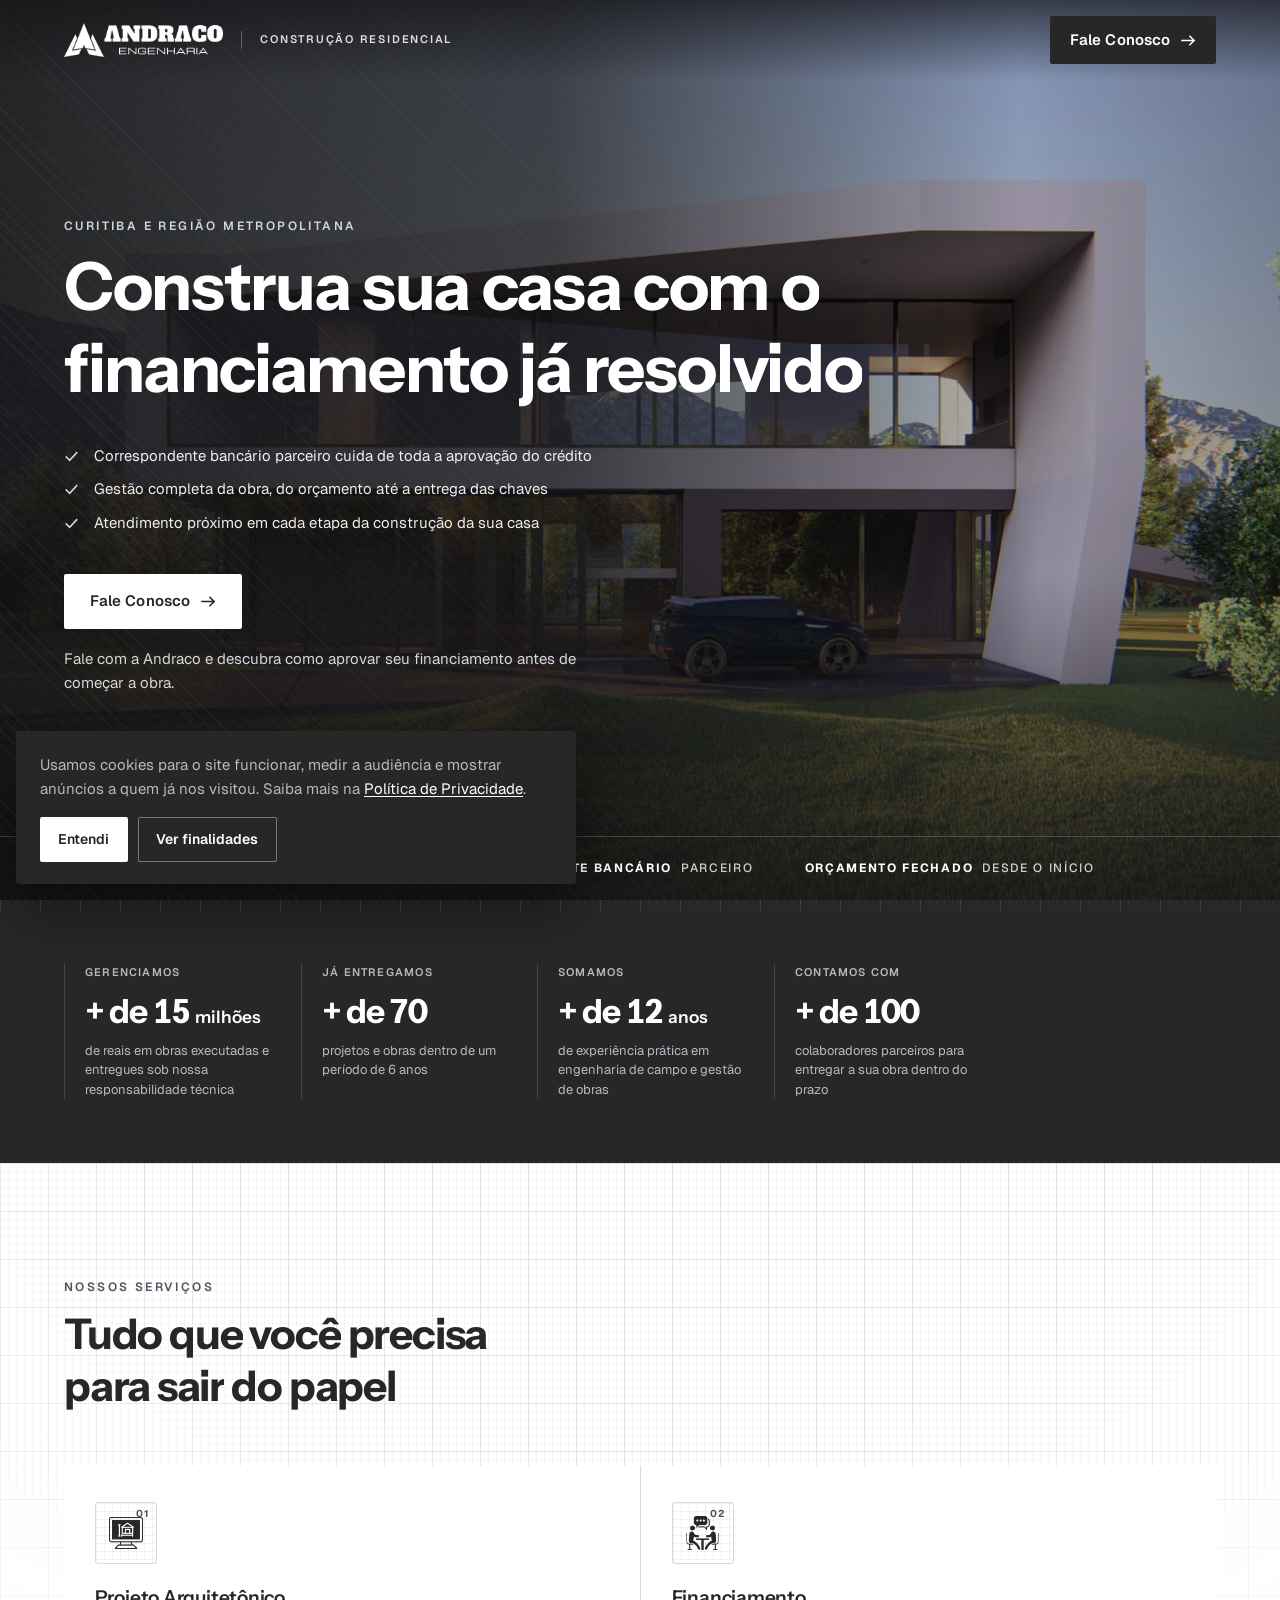
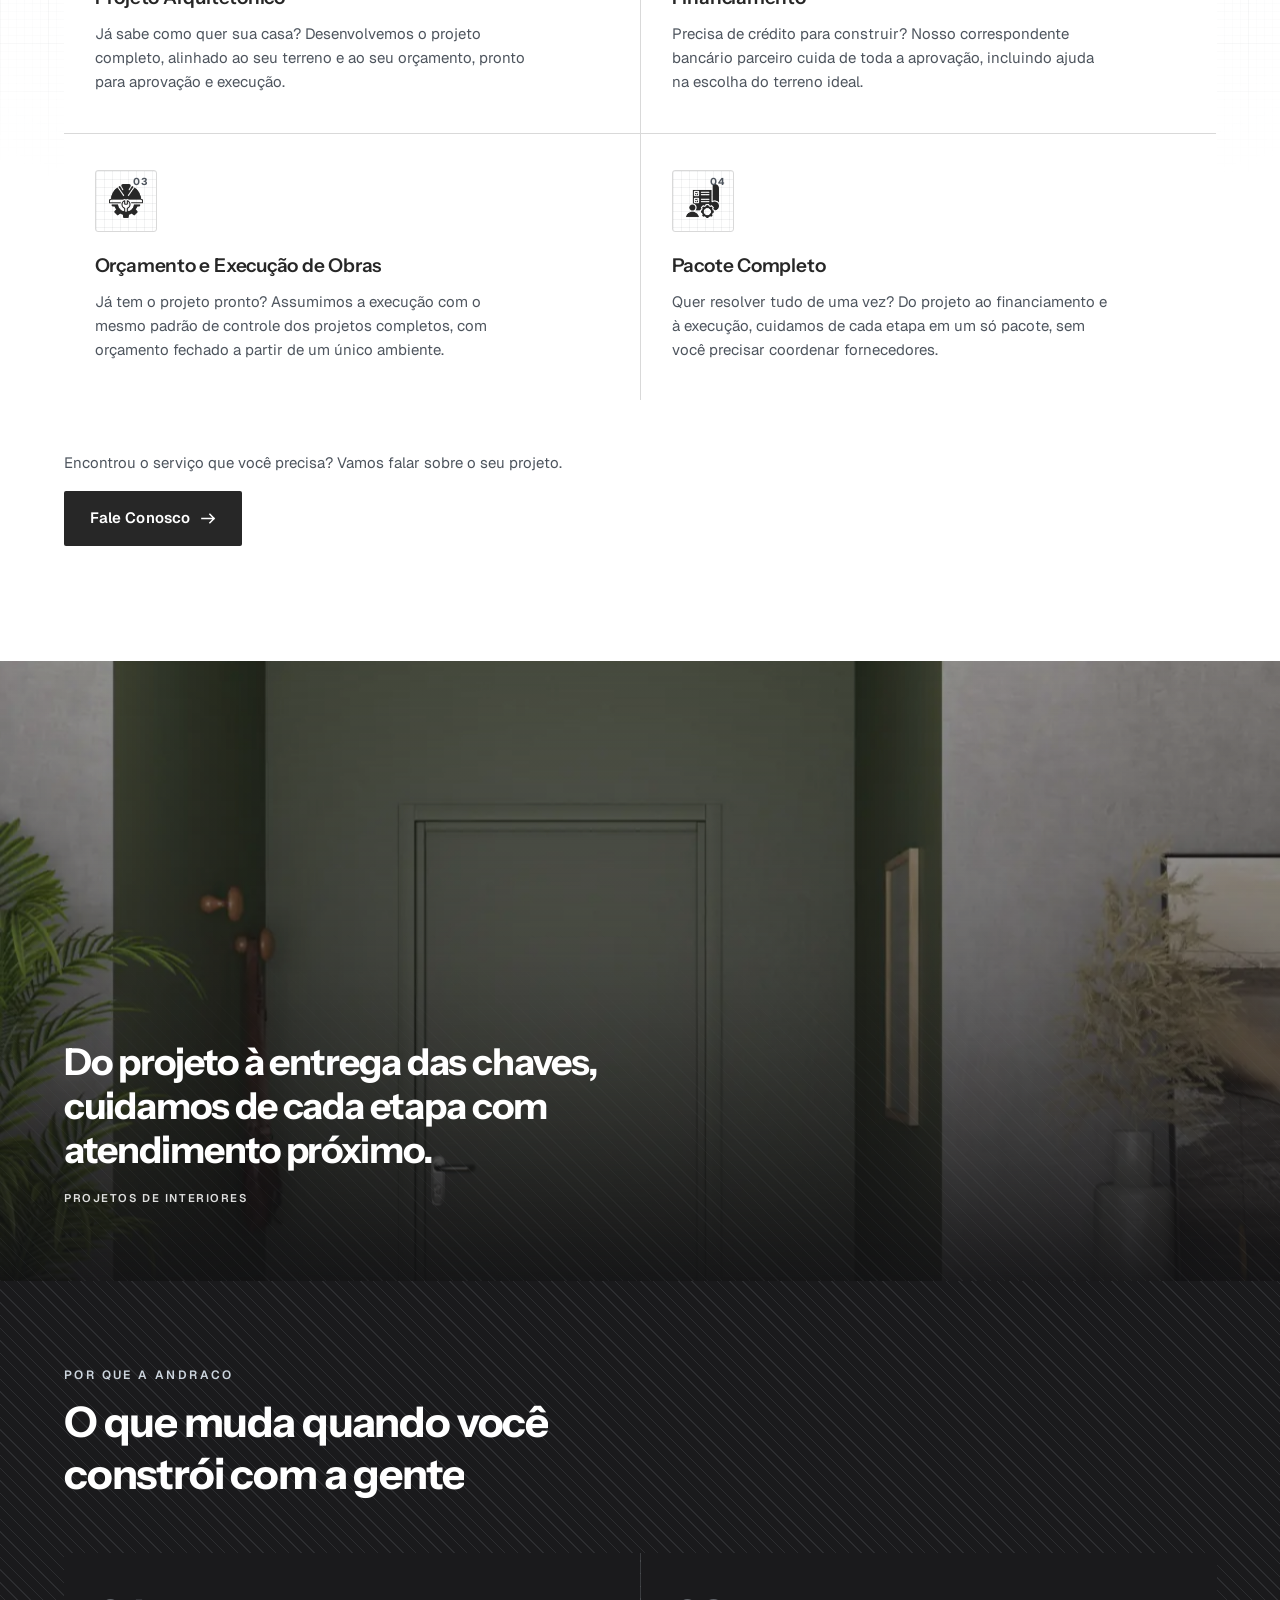
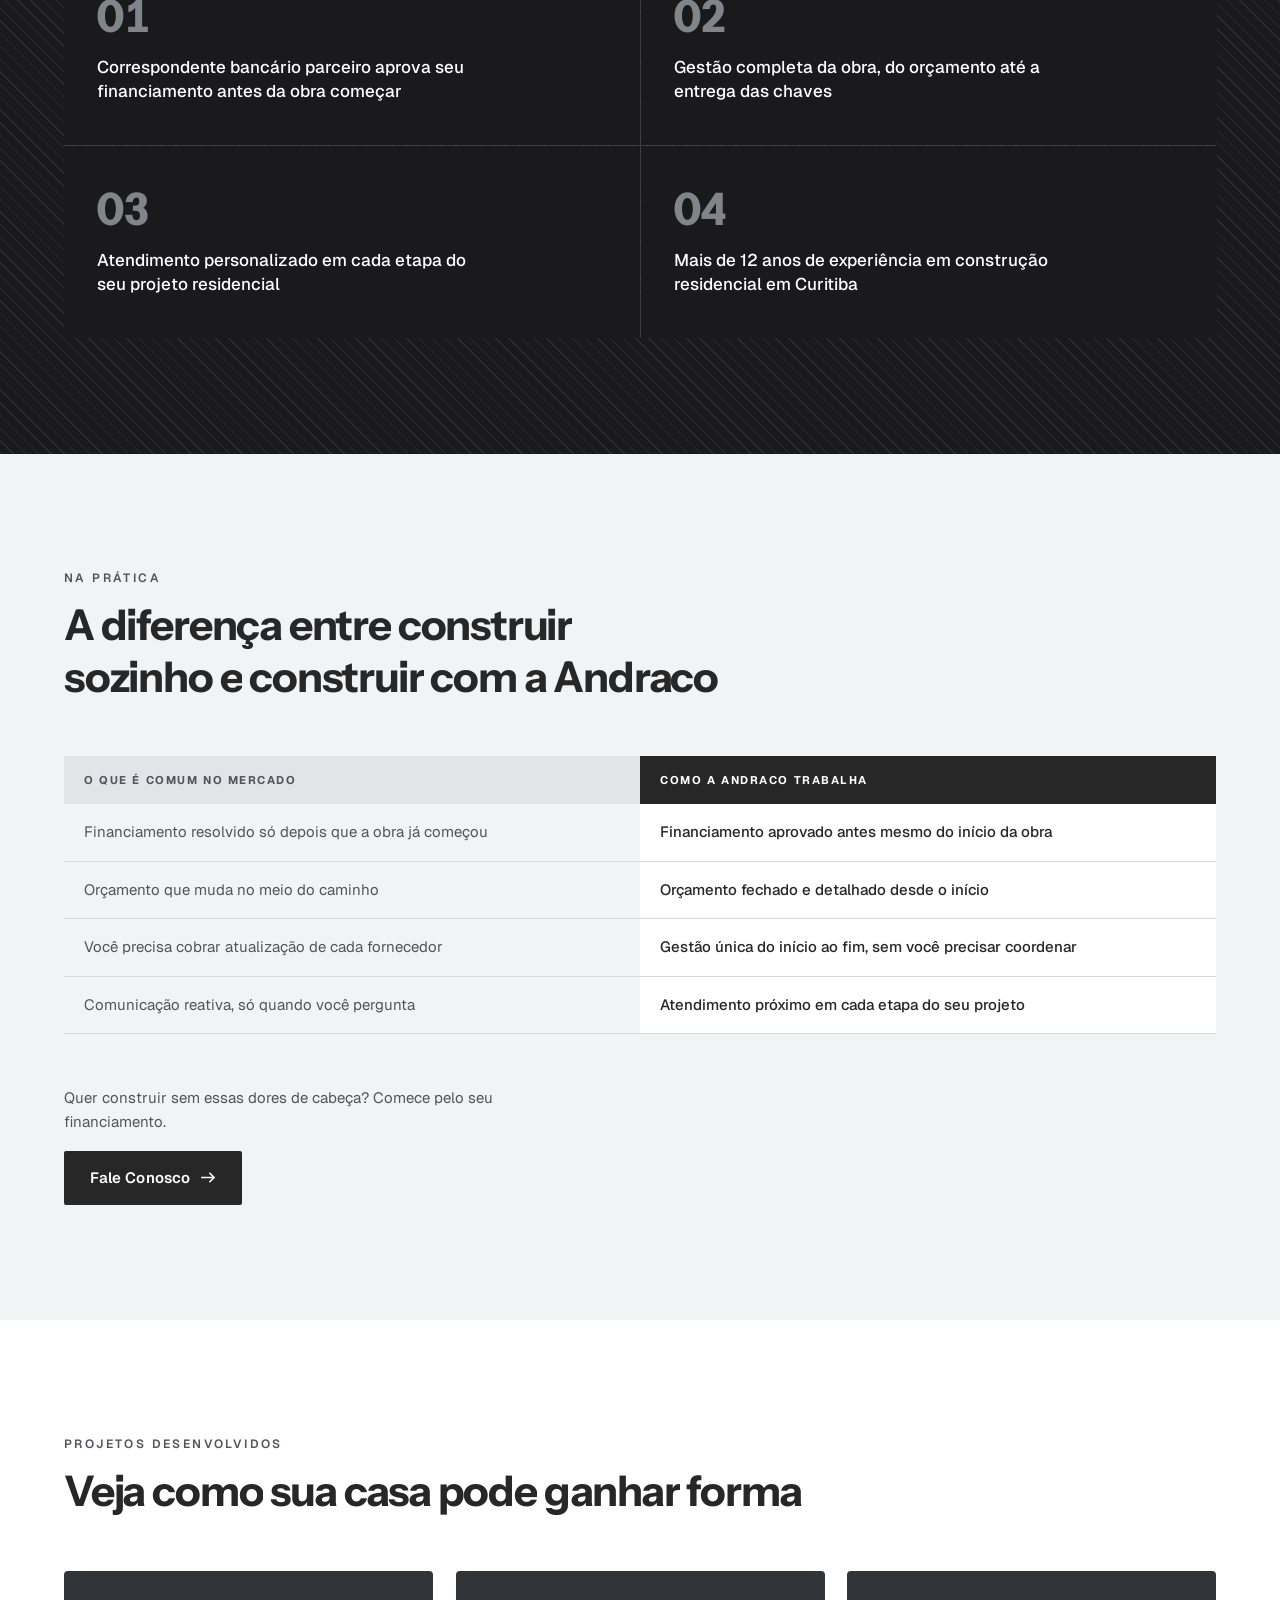
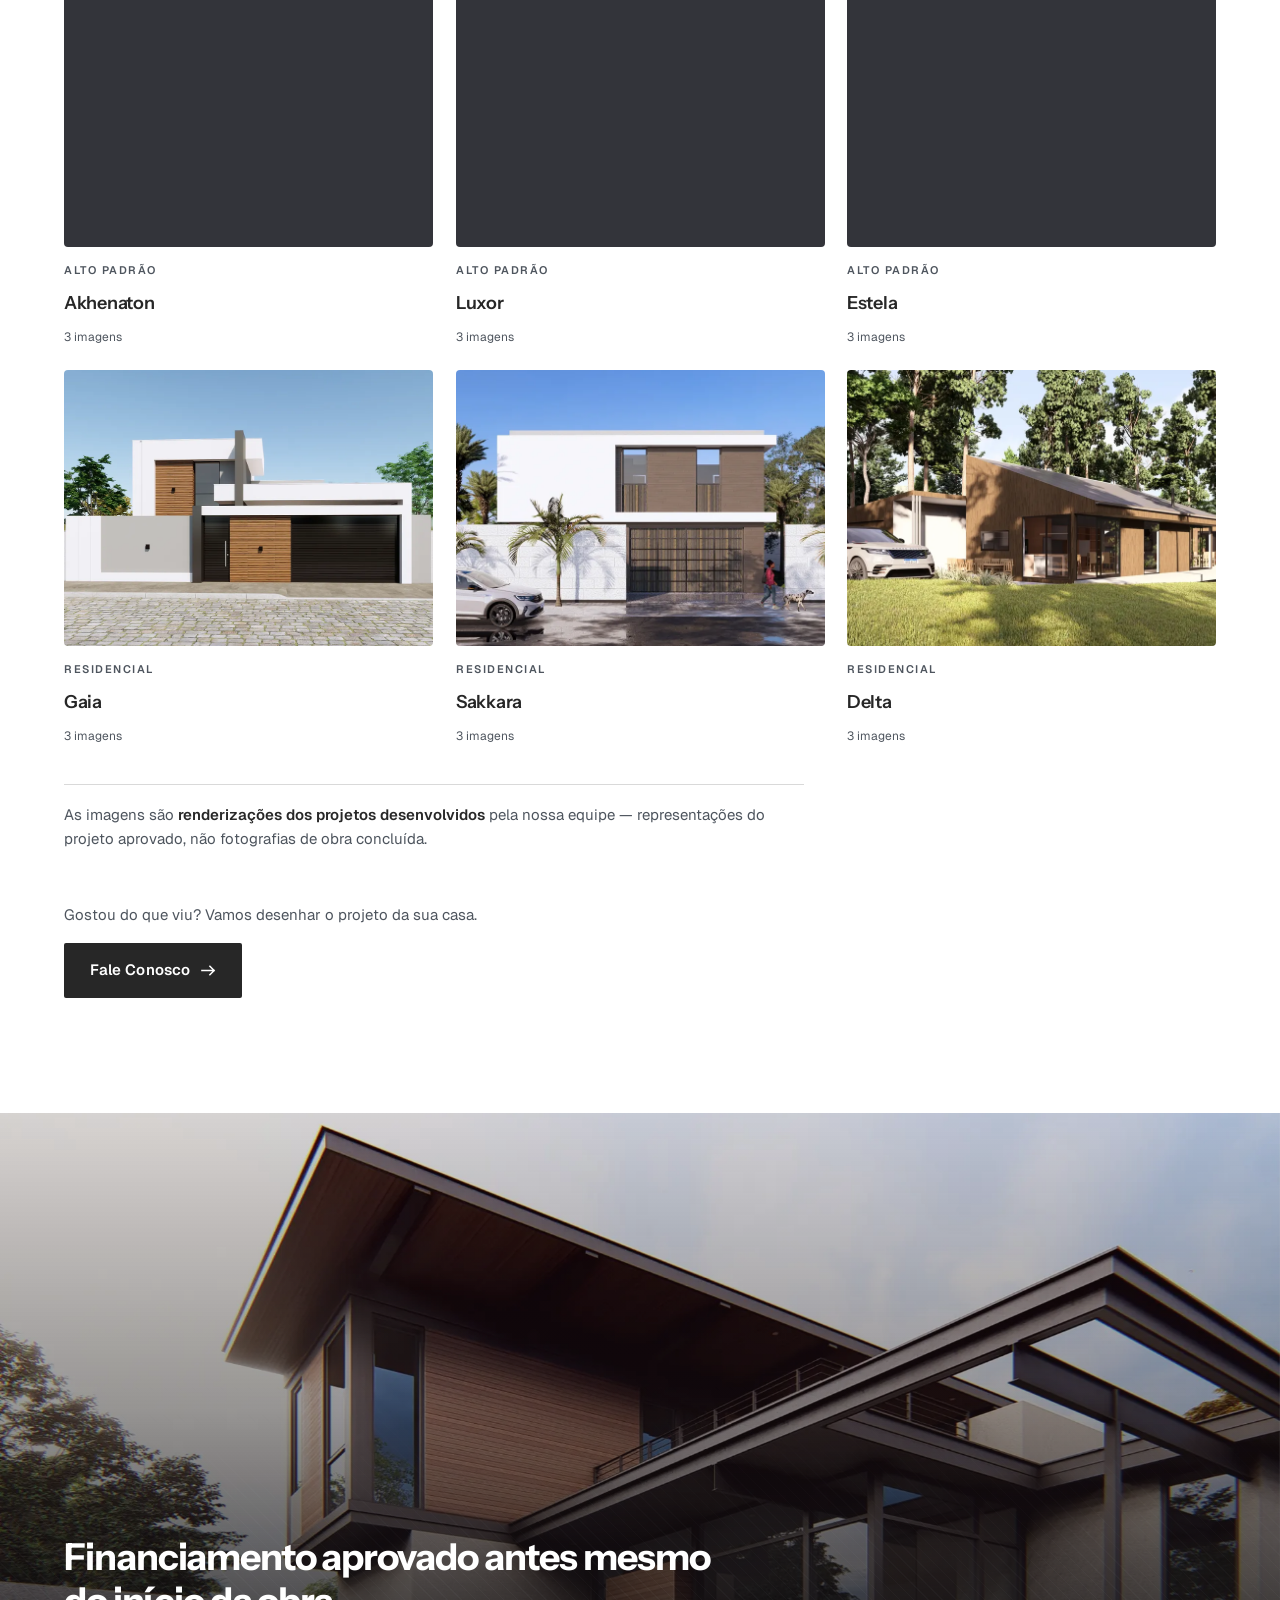
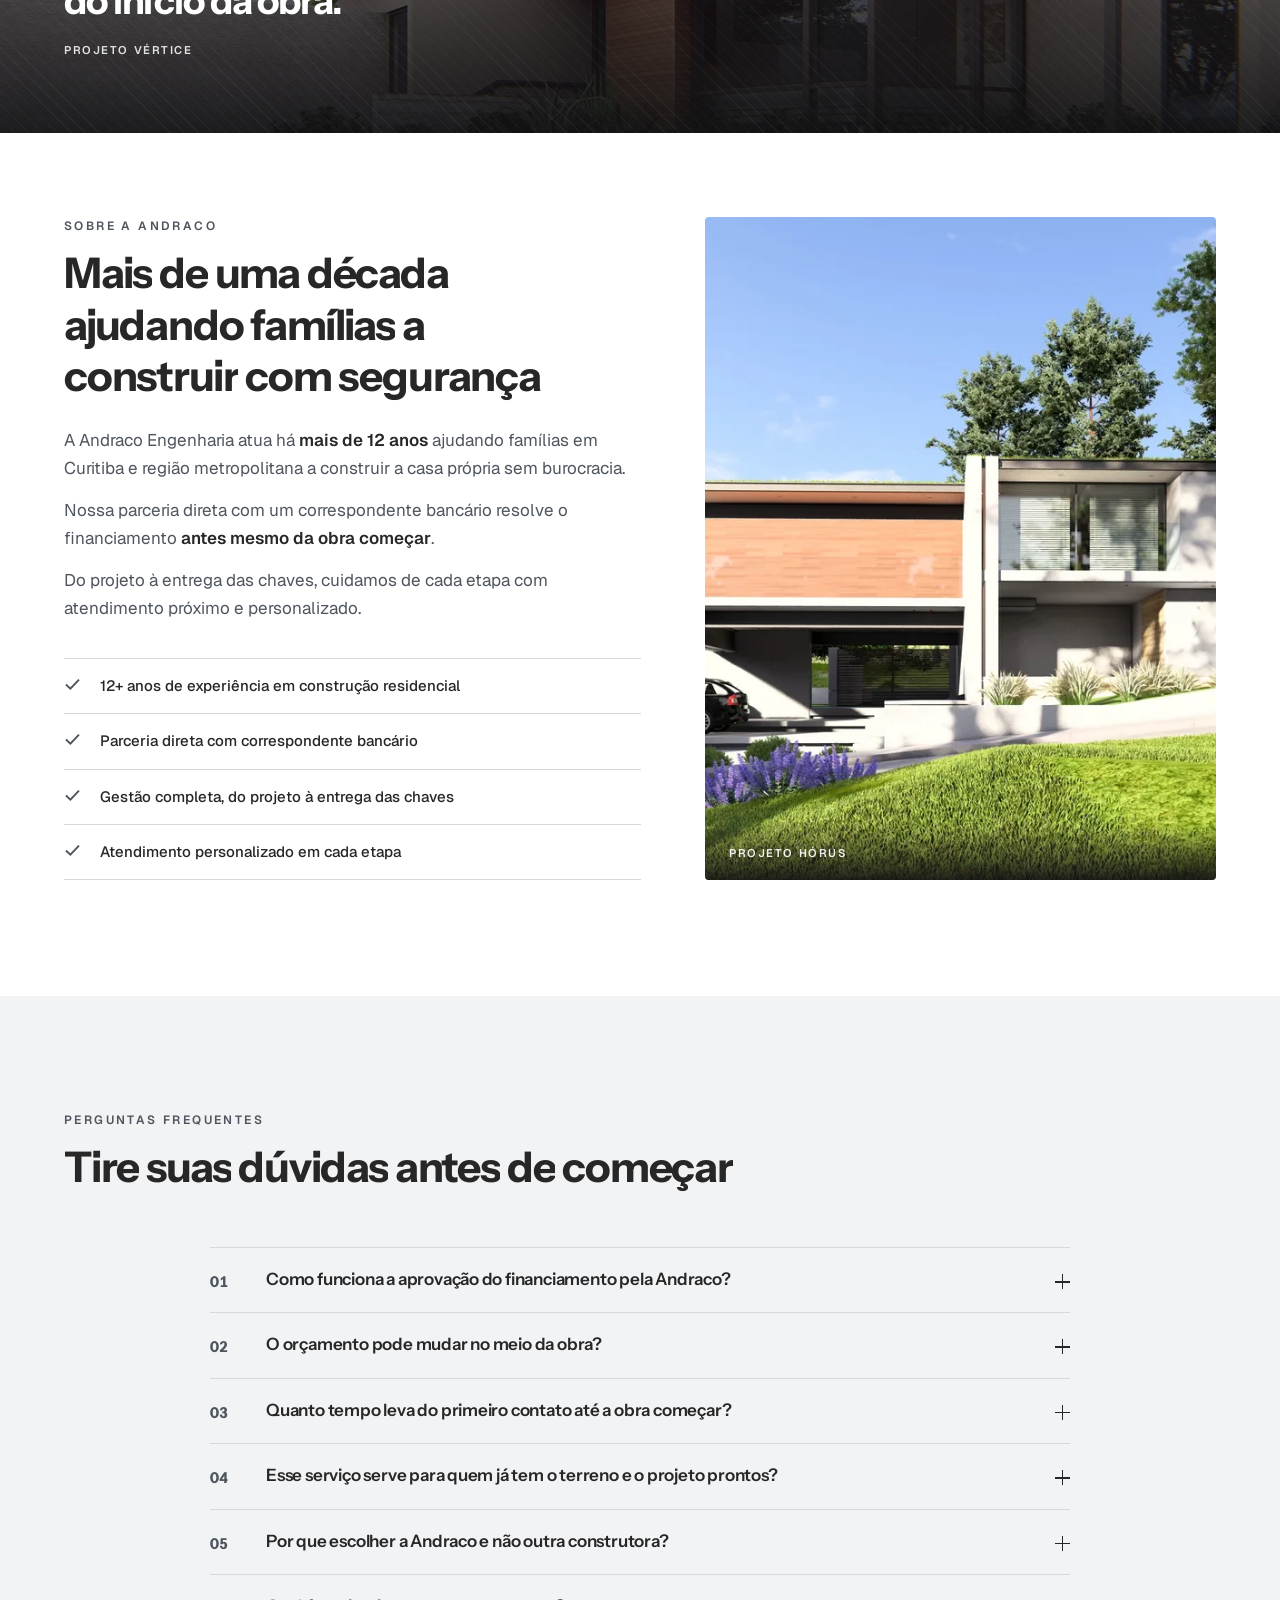
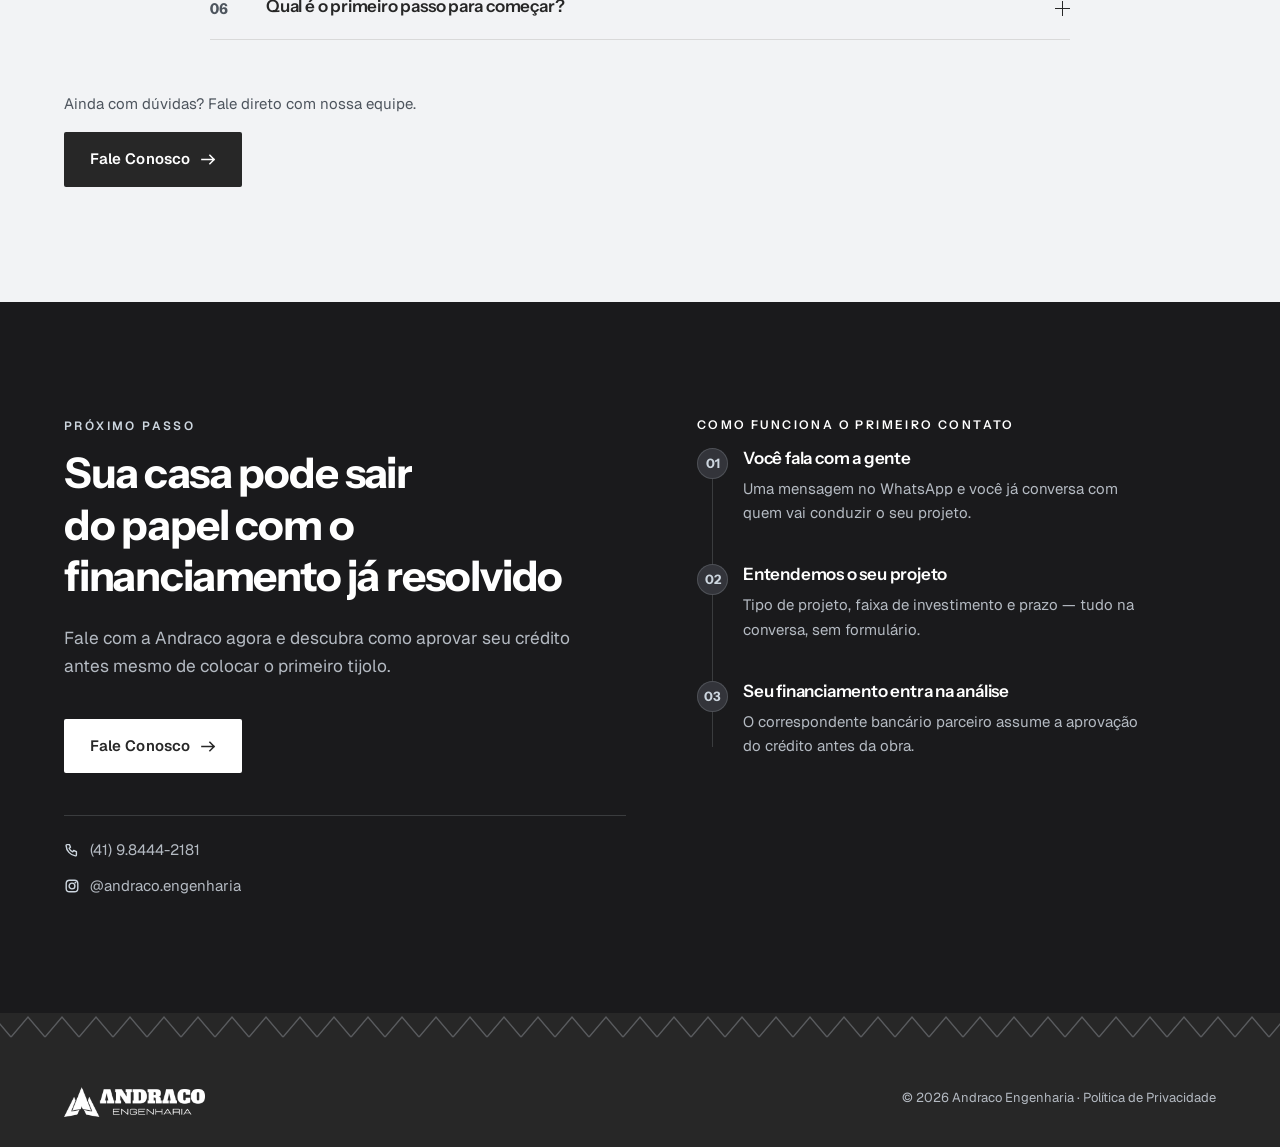
==== commit a2a1f7f4: "Retira o Consent Mode e troca o banner por aviso informativo de cookies - Remove o gtag('consent','d" ====
--- a/deploy-vercel-lp/index.html
+++ b/deploy-vercel-lp/index.html
@@ -22,28 +22,8 @@
 <link rel="preconnect" href="https://fonts.gstatic.com" crossorigin>
 <link href="https://fonts.googleapis.com/css2?family=Geist:wght@400;500;600&family=Instrument+Sans:wght@600;700&display=swap" rel="stylesheet">
 <link rel="preload" as="image" href="assets/img/hero-lp.webp" fetchpriority="high">
-<link rel="stylesheet" href="css/styles.css">
-
-<!-- Consent Mode v2 — tudo negado até o visitante escolher no banner (LGPD).
-     Precisa rodar ANTES do GTM, senão as tags disparam antes do consentimento. -->
-<script>
-  window.dataLayer = window.dataLayer || [];
-  function gtag(){ dataLayer.push(arguments); }
-  gtag('consent','default',{
-    ad_storage:'denied', ad_user_data:'denied', ad_personalization:'denied',
-    analytics_storage:'denied',
-    functionality_storage:'granted', security_storage:'granted',
-    wait_for_update: 500
-  });
-  try {
-    if (localStorage.getItem('andraco_consent_v1') === 'granted') {
-      gtag('consent','update',{
-        ad_storage:'granted', ad_user_data:'granted',
-        ad_personalization:'granted', analytics_storage:'granted'
-      });
-    }
-  } catch (e) { /* modo privado: segue negado */ }
-</script>
+<link rel="stylesheet" href="css/styles.css?v=2">
+
 <!-- Google Tag Manager -->
 <script>(function(w,d,s,l,i){w[l]=w[l]||[];w[l].push({'gtm.start':new Date().getTime(),event:'gtm.js'});
 var f=d.getElementsByTagName(s)[0],j=d.createElement(s),dl=l!='dataLayer'?'&l='+l:'';j.async=true;
@@ -467,10 +447,15 @@
 
 <!-- ============================== COOKIES (LGPD) ============================== -->
 <aside class="ck" role="region" aria-label="Aviso de cookies">
-  <p>Usamos cookies para entender como o site é usado e melhorar sua experiência. Saiba mais na <a href="privacidade.html">Política de Privacidade</a>.</p>
+  <p>Usamos cookies para o site funcionar, medir a audiência e mostrar anúncios a quem já nos visitou. Saiba mais na <a href="privacidade.html">Política de Privacidade</a>.</p>
+  <ul class="ck-fins" id="ck-fins" data-cookie-fins hidden>
+    <li><strong>Essenciais:</strong> fazem o site funcionar.</li>
+    <li><strong>Análise:</strong> Google Analytics e Microsoft Clarity, para saber quais páginas e botões funcionam.</li>
+    <li><strong>Publicidade:</strong> Google Ads, Meta e LinkedIn, para mostrar anúncios a quem já visitou o site.</li>
+  </ul>
   <div class="ck-row">
-    <button class="btn" type="button" data-consent="granted">Aceitar cookies</button>
-    <button class="btn btn--ghost" type="button" data-consent="denied">Recusar</button>
+    <button class="btn" type="button" data-cookie-ok>Entendi</button>
+    <button class="btn btn--ghost" type="button" data-cookie-more aria-expanded="false" aria-controls="ck-fins">Ver finalidades</button>
   </div>
 </aside>
 
@@ -483,7 +468,7 @@
   }
 </script>
 <script src="js/motion.js" defer></script>
-<script src="js/app.js" defer></script>
+<script src="js/app.js?v=2" defer></script>
 
 <script type="application/ld+json">
 {
--- a/deploy-vercel-lp/css/styles.css
+++ b/deploy-vercel-lp/css/styles.css
@@ -821,6 +821,9 @@
 .ck p a{color:#fff;text-decoration:underline;text-underline-offset:2px}
 .ck-row{margin-top:16px;display:flex;flex-wrap:wrap;gap:10px}
 .ck .btn{padding:11px 18px;font-size:.875rem}
+.ck-fins{list-style:none;margin:12px 0 0;padding:12px 0 0;border-top:1px solid rgba(205,214,223,.22);display:grid;gap:6px;font-size:var(--fs-small);color:var(--on-dark-muted)}
+.ck-fins[hidden]{display:none}
+.ck-fins strong{color:var(--on-dark);font-weight:600}
 
 /* ==========================================================================
    25. Responsivo — ZERO overflow horizontal de 320px a desktop
@@ -911,7 +914,7 @@
   .faq-a{padding-left:40px;padding-right:0}
 
   .ck{left:10px;right:10px;bottom:10px;padding:16px 18px}
-  .ck p{font-size:.875rem;line-height:1.5}
+  .ck p,.ck-fins{font-size:.875rem;line-height:1.5}
   .ck-row{gap:8px}
   .ck .btn{flex:1 1 auto;justify-content:center;padding:11px 12px}
   /* uma decisão por vez: em telas estreitas o balão do Merlin e o banner de
